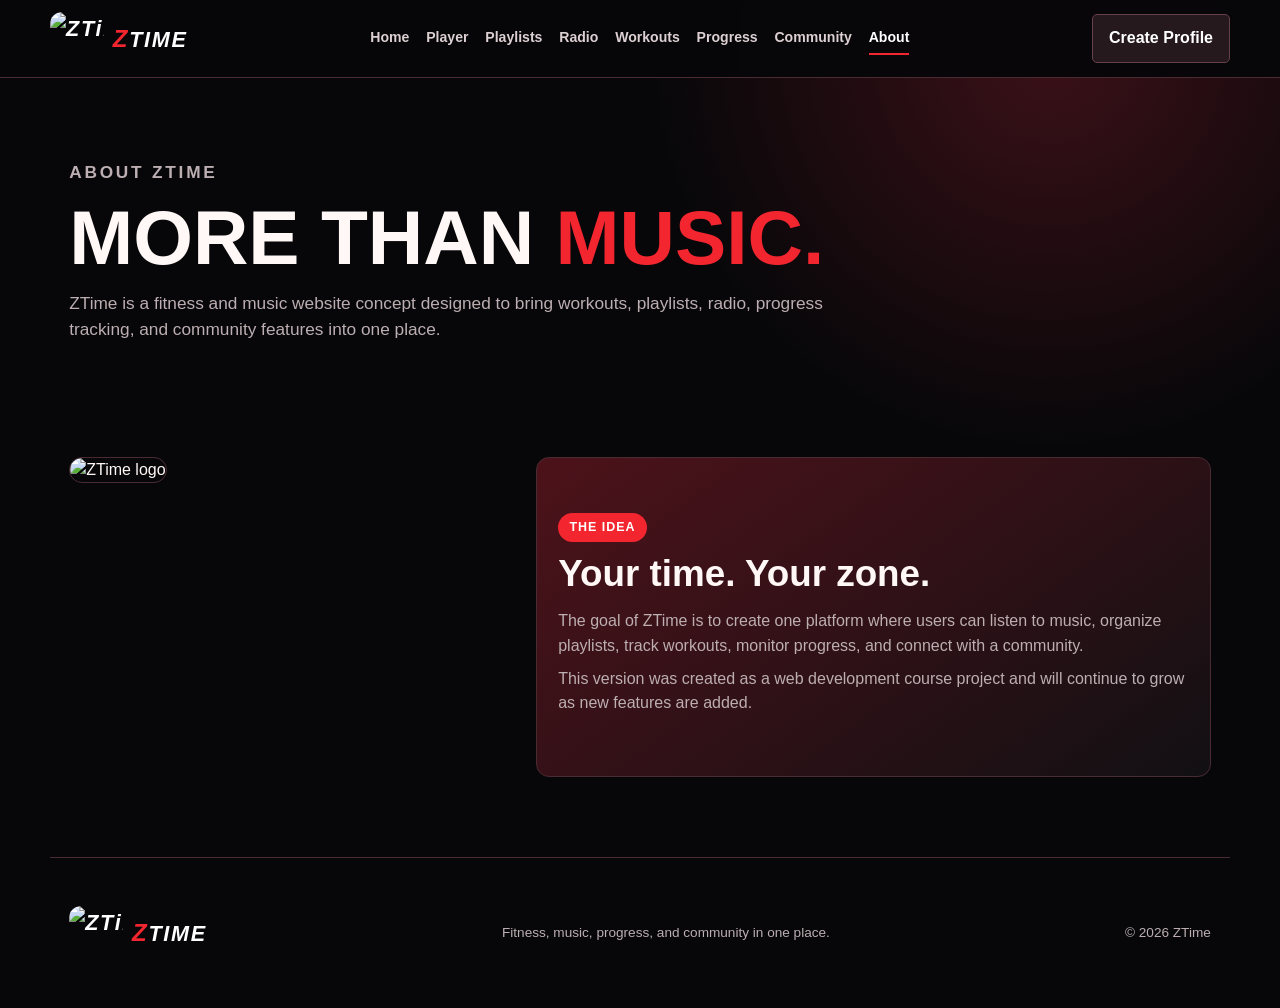
==== about.html @ adffb874 "Add files via upload" ====
<!doctype html>
<html lang="en">
<head>
  <meta charset="utf-8">
  <meta name="viewport" content="width=device-width, initial-scale=1">
  <meta name="description" content="Learn about the ZTime fitness and music website concept.">
  <title>ZTime | About</title>
  <link rel="stylesheet" href="styles.css">
</head>
<body>
  <a class="skip" href="#main">Skip to content</a>
  <header>
    <a class="logo" href="index.html"><img src="images/ztime-logo.png" alt="ZTime logo"><span><strong>Z</strong>TIME</span></a>
    <nav aria-label="Main navigation">
      <a href="index.html">Home</a>
      <a href="player.html">Player</a>
      <a href="playlists.html">Playlists</a>
      <a href="radio.html">Radio</a>
      <a href="workouts.html">Workouts</a>
      <a href="progress.html">Progress</a>
      <a href="community.html">Community</a>
      <a class="active" href="about.html" aria-current="page">About</a>
    </nav>
    <button id="profileButton" type="button">Create Profile</button>
  </header>
  <main id="main"><section class="pageIntro"><p class="eyebrow">ABOUT ZTIME</p><h1>MORE THAN <span>MUSIC.</span></h1><p>ZTime is a fitness and music website concept designed to bring workouts, playlists, radio, progress tracking, and community features into one place.</p></section><section><div class="twoCol"><div><img class="aboutLogo" src="images/ztime-logo.png" alt="ZTime logo"></div><div class="construction"><span class="badge">THE IDEA</span><h2>Your time. Your zone.</h2><p>The goal of ZTime is to create one platform where users can listen to music, organize playlists, track workouts, monitor progress, and connect with a community.</p><p>This version was created as a web development course project and will continue to grow as new features are added.</p></div></div></section></main>
  <footer><a class="logo" href="index.html"><img src="images/ztime-logo.png" alt="ZTime logo"><span><strong>Z</strong>TIME</span></a><p>Fitness, music, progress, and community in one place.</p><p>© 2026 ZTime</p></footer>
  <dialog id="profileDialog"><form id="profileForm"><button class="close" type="button" aria-label="Close">×</button><p class="eyebrow">ZTIME ACCOUNT</p><h2>Create your demo profile</h2><label>Name<input id="name" required></label><label>Weekly workout goal<input id="goal" type="number" min="1" max="14" value="5" required></label><button class="primary" type="submit">Save profile</button><small>This course demo saves information only in this browser.</small></form></dialog>
  <script src="app.js"></script>
</body>
</html>
---- styles.css ----
:root{--bg:#070709;--panel:#121014;--panel2:#1c1418;--red:#f32630;--text:#fff8f6;--muted:#bcaeb1;--line:#4b2b32;--max:1180px}*{box-sizing:border-box}html{scroll-behavior:smooth}body{margin:0;background:radial-gradient(circle at 82% 5%,#3b1118 0,transparent 28%),var(--bg);color:var(--text);font:16px/1.55 Arial,sans-serif}.skip{position:absolute;left:-9999px}.skip:focus{left:1rem;top:1rem;background:#fff;color:#000;padding:.8rem;z-index:99}header{min-height:78px;padding:.55rem max(1.2rem,calc((100% - var(--max))/2));display:flex;align-items:center;justify-content:space-between;gap:1.25rem;position:sticky;top:0;z-index:20;background:#070709f2;border-bottom:1px solid var(--line)}.logo{display:flex;align-items:center;gap:.55rem;color:#fff;text-decoration:none;font-size:1.35rem;font-weight:900;font-style:italic;letter-spacing:.08em;white-space:nowrap}.logo img{width:54px;height:54px;object-fit:cover;border-radius:12px}.logo span{color:#fff}.logo strong{color:var(--red);font-size:1.5rem}nav{display:flex;gap:1.05rem;align-items:center;flex-wrap:wrap;justify-content:center}nav a{color:#ddd0d2;text-decoration:none;font-size:.88rem;font-weight:700;padding:.3rem 0;border-bottom:2px solid transparent}nav a:hover,nav a.active{color:#fff;border-color:var(--red)}button,a{font:inherit}button{cursor:pointer}header button,.actions a,.primary{border:1px solid #66404a;border-radius:5px;padding:.72rem 1rem;background:#26191d;color:#fff;text-decoration:none;font-weight:700}.primary{background:var(--red)!important;border-color:var(--red)!important}.hero{min-height:620px;display:grid;grid-template-columns:1.05fr .95fr;align-items:center;gap:4rem}.hero h1{font-size:clamp(4rem,8vw,7rem);line-height:.82;margin:.2rem 0;font-weight:900;letter-spacing:-.06em}.hero h1 span{color:var(--red)}.lead{max-width:600px;color:#d8cbcd;font-size:1.12rem;margin:1.4rem 0}.eyebrow,.sectionTitle p{color:#ff666d;font-size:.76rem;font-weight:800;letter-spacing:.16em}.actions{display:flex;gap:.8rem;margin-top:1.4rem}.heroLogo{display:grid;place-items:center;background:linear-gradient(145deg,#26161b,#0e0d10);border:1px solid #622d37;border-radius:24px;padding:1.25rem;box-shadow:0 30px 80px #000}.heroLogo img{width:min(100%,460px);border-radius:18px}.heroLogo p{margin:.8rem 0 0;color:var(--muted);letter-spacing:.16em;font-size:.78rem}.dashboard{display:grid;grid-template-columns:140px 1fr;align-items:center;gap:1.4rem;margin-top:1.8rem;padding:1.25rem;border:1px solid #622d37;border-radius:18px;background:linear-gradient(145deg,#26161b,#0e0d10)}.ring{width:120px;height:120px;border-radius:50%;display:grid;place-content:center;text-align:center;border:10px solid #352126;border-top-color:var(--red);border-right-color:var(--red)}.ring b{font-size:2.5rem}.ring small{color:var(--muted)}section{max-width:var(--max);margin:auto;padding:5rem 1.2rem}.pageIntro{max-width:var(--max);margin:auto;padding:4rem 1.2rem 1rem}.pageIntro h1{font-size:clamp(3rem,6vw,5.5rem);line-height:.9;margin:.25rem 0}.pageIntro h1 span{color:var(--red)}.pageIntro p{max-width:760px;color:var(--muted);font-size:1.08rem}.sectionTitle{margin-bottom:1.8rem}.sectionTitle p{margin:0 0 .5rem}.sectionTitle h2{font-size:clamp(2.2rem,4vw,3.6rem);line-height:1;margin:0}.modes,.stats,.featureGrid{display:grid;grid-template-columns:repeat(4,1fr);gap:1rem}.modes article,.stats article,.featureGrid article,.construction{min-height:180px;padding:1.3rem;border:1px solid var(--line);border-radius:13px;background:linear-gradient(145deg,#4d121a,#121013);display:flex;flex-direction:column;justify-content:flex-end}.modes i{align-self:flex-end;color:#ff6a70}.modes h3,.featureGrid h3{font-size:1.4rem;margin:.2rem 0}.modes p,.featureGrid p,.construction p{color:var(--muted);margin:.25rem 0}.player{display:grid;grid-template-columns:220px 1fr 300px;gap:2rem;align-items:center;background:linear-gradient(135deg,#201217,#0d0c0e);border:1px solid var(--line);border-radius:18px;padding:1.8rem}.cover{aspect-ratio:1;display:grid;place-content:center;border-radius:12px;background:#130d10;overflow:hidden}.cover img{width:100%;height:100%;object-fit:cover}.now h3{font-size:2rem;margin:.2rem 0}.now p{color:var(--muted)}.timeline{height:5px;background:#4c3036;margin:1rem 0}.timeline i{display:block;width:20%;height:100%;background:var(--red)}.controls{display:flex;gap:.6rem}.controls button{width:46px;height:46px;border-radius:50%;border:1px solid #61414a;background:transparent;color:#fff}.controls #play{background:var(--red);border:0}.queue{display:grid;gap:.45rem}.queue button{display:flex;justify-content:space-between;gap:1rem;padding:.8rem;border:1px solid #4c2930;border-radius:6px;background:#28171c;color:#fff}.queue button.active{border-color:var(--red)}.queue span,.queue small{color:var(--muted)}.twoCol{display:grid;grid-template-columns:.8fr 1.2fr;gap:1.1rem}form,.list,.forum{padding:1.4rem;border:1px solid var(--line);border-radius:14px;background:var(--panel)}form{display:grid;gap:1rem}label{display:grid;gap:.35rem;color:#d9ccce;font-size:.9rem;font-weight:700}input,select,textarea{width:100%;padding:.78rem;background:#09090b;color:#fff;border:1px solid #5b353d;border-radius:5px;font:inherit}input:focus,select:focus,textarea:focus{outline:2px solid var(--red);outline-offset:2px}.fields{display:grid;grid-template-columns:repeat(3,1fr);gap:.7rem}form>p{min-height:1.2em;color:#ff8187;margin:0}.listHead{display:flex;align-items:center;justify-content:space-between}.listHead h3,form h3{margin:0}.listHead span{color:var(--muted);font-size:.85rem}ul{list-style:none;padding:0;margin:1rem 0 0;display:grid;gap:.55rem}li{display:grid;grid-template-columns:1fr auto;gap:.5rem;align-items:center;background:var(--panel2);border-left:3px solid var(--red);padding:.8rem}li p{margin:0;font-weight:700}li small{color:var(--muted)}li button{border:0;background:transparent;color:#ff8b90}.stats article{min-height:145px;background:linear-gradient(145deg,#1b1316,#0e0d0f)}.stats span,.stats small{color:var(--muted)}.stats b{font-size:1.65rem;margin:.3rem 0}.stats article div{height:5px;background:#443036}.stats article div i{display:block;width:60%;height:100%;background:var(--red)}.community{grid-template-columns:1.2fr .8fr}.forum{display:grid;gap:.7rem}.forum article{display:grid;grid-template-columns:46px 1fr;gap:1rem;background:var(--panel2);padding:.9rem;border-radius:8px}.forum article>b{width:46px;height:46px;border-radius:50%;display:grid;place-content:center;background:#68151e}.forum h3{margin:.15rem 0;font-size:1rem}.forum p{color:var(--muted);margin:0}.forum small{color:#ff6d73}.community textarea{min-height:90px;resize:vertical}.note{color:var(--muted);font-size:.82rem}.construction{min-height:320px;justify-content:center;align-items:flex-start}.construction h2{font-size:2.3rem;margin:.2rem 0}.construction .badge{display:inline-block;background:var(--red);color:#fff;border-radius:999px;padding:.3rem .7rem;font-weight:800;font-size:.78rem;letter-spacing:.08em}.aboutLogo{width:min(320px,100%);border-radius:18px;border:1px solid var(--line)}footer{max-width:var(--max);margin:auto;padding:3rem 1.2rem;border-top:1px solid var(--line);display:flex;justify-content:space-between;align-items:center;gap:1rem;color:var(--muted);font-size:.85rem}dialog{max-width:430px;width:calc(100% - 2rem);padding:0;background:#121014;color:#fff;border:1px solid #63333c;border-radius:14px}dialog::backdrop{background:#000c}dialog form{position:relative;padding:2rem;border:0}.close{position:absolute;right:.8rem;top:.5rem;border:0;background:none;color:#fff;font-size:1.8rem}@media(max-width:1040px){header{align-items:flex-start;flex-wrap:wrap}nav{order:3;width:100%;padding-bottom:.35rem}}@media(max-width:850px){.hero{grid-template-columns:1fr;min-height:auto;padding-top:4rem}.modes,.stats,.featureGrid{grid-template-columns:repeat(2,1fr)}.player{grid-template-columns:180px 1fr}.queue{grid-column:1/-1}.twoCol,.community{grid-template-columns:1fr}.dashboard{grid-template-columns:1fr}.ring{width:110px;height:110px}}@media(max-width:620px){header{position:static}nav{justify-content:flex-start;overflow-x:auto;flex-wrap:nowrap;padding-bottom:.7rem}nav a{white-space:nowrap}.hero h1{font-size:4rem}.actions{flex-direction:column}.modes,.stats,.featureGrid,.player{grid-template-columns:1fr}.fields{grid-template-columns:1fr}footer{align-items:flex-start;flex-direction:column}.logo span{display:none}}
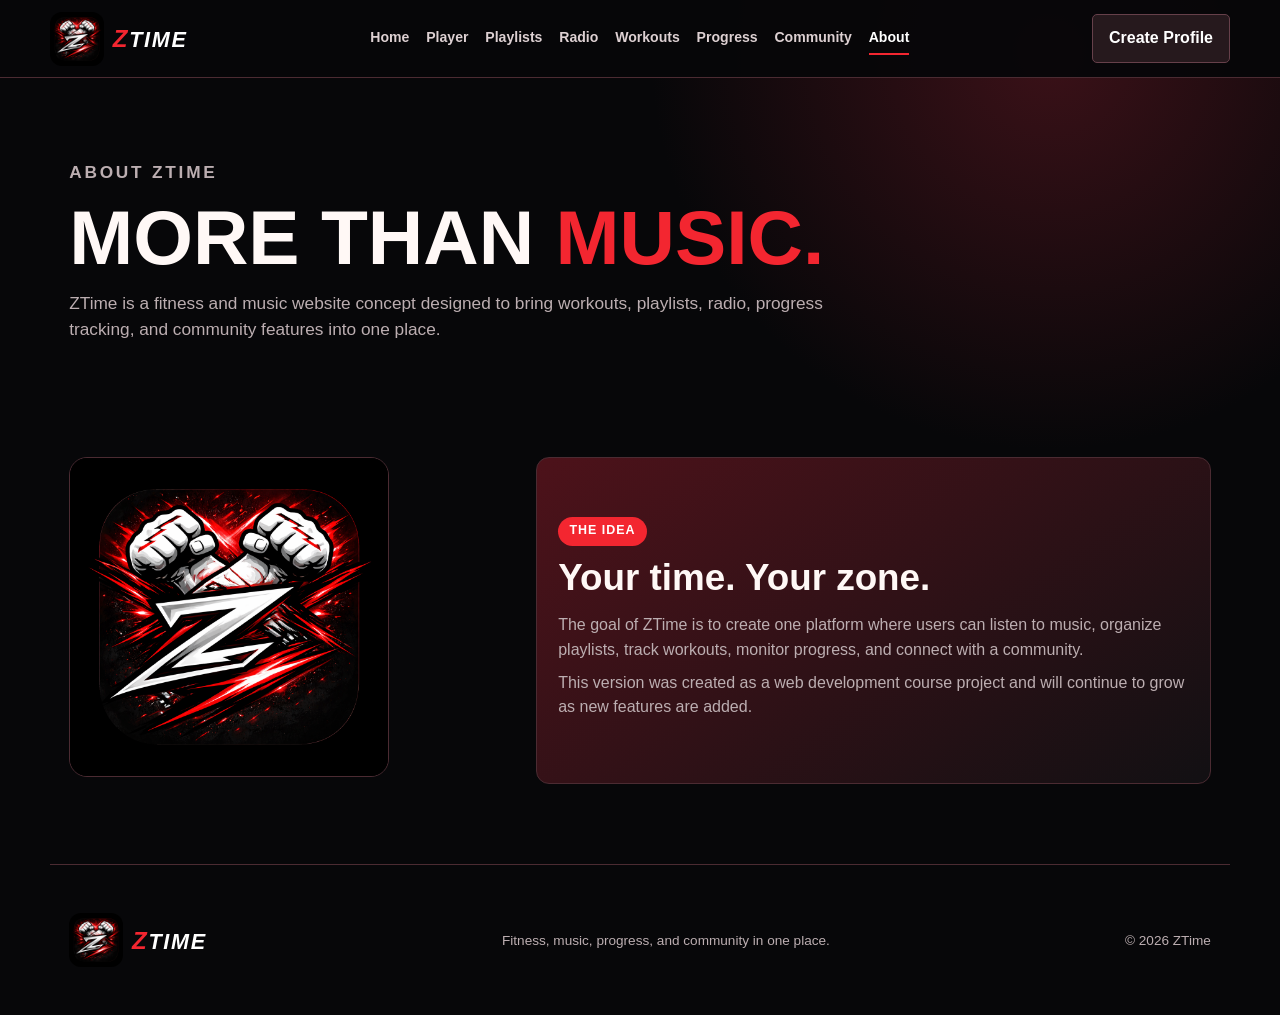
==== commit ed42da89: "Add files via upload" ====
--- a/about.html
+++ b/about.html
@@ -10,7 +10,7 @@
 <body>
   <a class="skip" href="#main">Skip to content</a>
   <header>
-    <a class="logo" href="index.html"><img src="images/ztime-logo.png" alt="ZTime logo"><span><strong>Z</strong>TIME</span></a>
+    <a class="logo" href="index.html"><img src="ztime-logo.png" alt="ZTime logo"><span><strong>Z</strong>TIME</span></a>
     <nav aria-label="Main navigation">
       <a href="index.html">Home</a>
       <a href="player.html">Player</a>
@@ -23,8 +23,8 @@
     </nav>
     <button id="profileButton" type="button">Create Profile</button>
   </header>
-  <main id="main"><section class="pageIntro"><p class="eyebrow">ABOUT ZTIME</p><h1>MORE THAN <span>MUSIC.</span></h1><p>ZTime is a fitness and music website concept designed to bring workouts, playlists, radio, progress tracking, and community features into one place.</p></section><section><div class="twoCol"><div><img class="aboutLogo" src="images/ztime-logo.png" alt="ZTime logo"></div><div class="construction"><span class="badge">THE IDEA</span><h2>Your time. Your zone.</h2><p>The goal of ZTime is to create one platform where users can listen to music, organize playlists, track workouts, monitor progress, and connect with a community.</p><p>This version was created as a web development course project and will continue to grow as new features are added.</p></div></div></section></main>
-  <footer><a class="logo" href="index.html"><img src="images/ztime-logo.png" alt="ZTime logo"><span><strong>Z</strong>TIME</span></a><p>Fitness, music, progress, and community in one place.</p><p>© 2026 ZTime</p></footer>
+  <main id="main"><section class="pageIntro"><p class="eyebrow">ABOUT ZTIME</p><h1>MORE THAN <span>MUSIC.</span></h1><p>ZTime is a fitness and music website concept designed to bring workouts, playlists, radio, progress tracking, and community features into one place.</p></section><section><div class="twoCol"><div><img class="aboutLogo" src="ztime-logo.png" alt="ZTime logo"></div><div class="construction"><span class="badge">THE IDEA</span><h2>Your time. Your zone.</h2><p>The goal of ZTime is to create one platform where users can listen to music, organize playlists, track workouts, monitor progress, and connect with a community.</p><p>This version was created as a web development course project and will continue to grow as new features are added.</p></div></div></section></main>
+  <footer><a class="logo" href="index.html"><img src="ztime-logo.png" alt="ZTime logo"><span><strong>Z</strong>TIME</span></a><p>Fitness, music, progress, and community in one place.</p><p>© 2026 ZTime</p></footer>
   <dialog id="profileDialog"><form id="profileForm"><button class="close" type="button" aria-label="Close">×</button><p class="eyebrow">ZTIME ACCOUNT</p><h2>Create your demo profile</h2><label>Name<input id="name" required></label><label>Weekly workout goal<input id="goal" type="number" min="1" max="14" value="5" required></label><button class="primary" type="submit">Save profile</button><small>This course demo saves information only in this browser.</small></form></dialog>
   <script src="app.js"></script>
 </body>
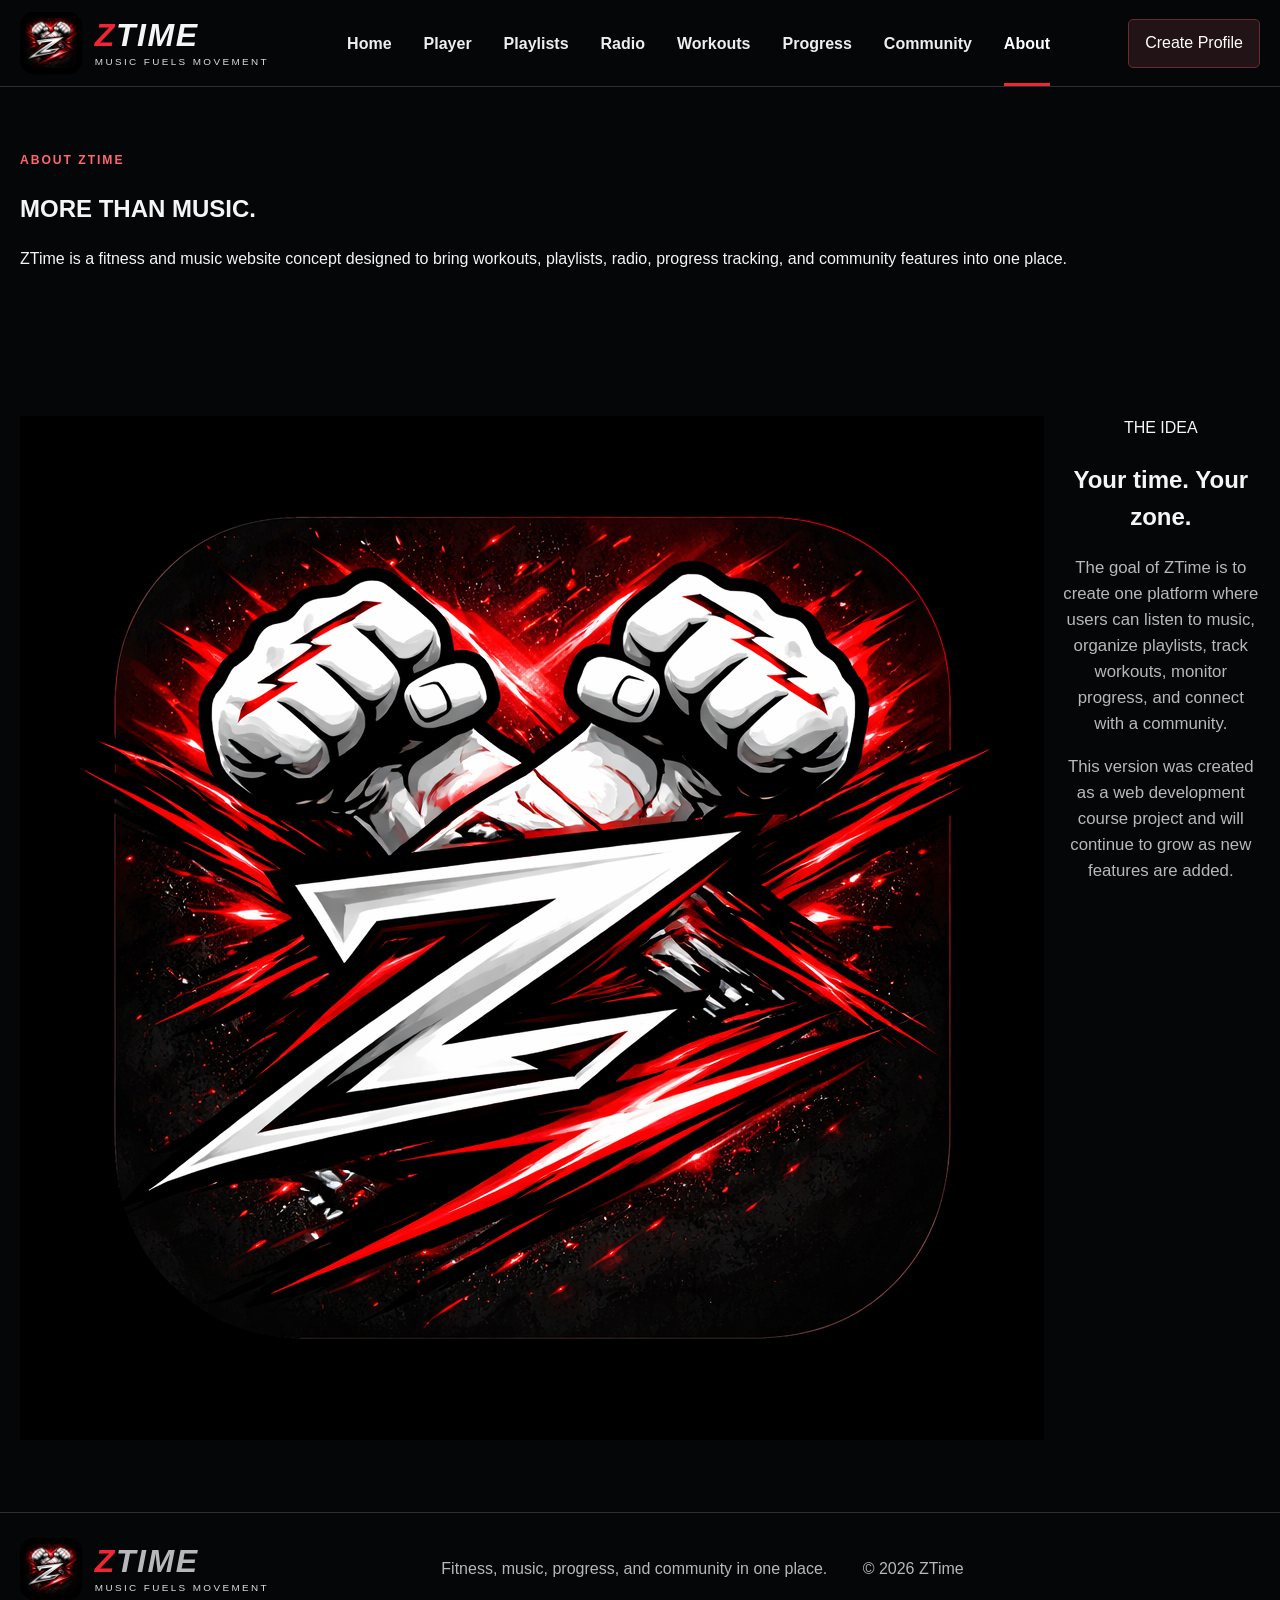
==== commit c5467d0b: "Add files via upload" ====
--- a/about.html
+++ b/about.html
@@ -9,9 +9,10 @@
 </head>
 <body>
   <a class="skip" href="#main">Skip to content</a>
-  <header>
-    <a class="logo" href="index.html"><img src="ztime-logo.png" alt="ZTime logo"><span><strong>Z</strong>TIME</span></a>
-    <nav aria-label="Main navigation">
+  <!-- Main site header and navigation -->
+<header class="siteHeader">
+    <a class="brand" href="index.html"><img src="ztime-logo.png" alt="ZTime logo"><span class="brandText"><b><em>Z</em>TIME</b><small>MUSIC FUELS MOVEMENT</small></span></a>
+    <nav class="mainNav" aria-label="Main navigation">
       <a href="index.html">Home</a>
       <a href="player.html">Player</a>
       <a href="playlists.html">Playlists</a>
@@ -23,8 +24,10 @@
     </nav>
     <button id="profileButton" type="button">Create Profile</button>
   </header>
-  <main id="main"><section class="pageIntro"><p class="eyebrow">ABOUT ZTIME</p><h1>MORE THAN <span>MUSIC.</span></h1><p>ZTime is a fitness and music website concept designed to bring workouts, playlists, radio, progress tracking, and community features into one place.</p></section><section><div class="twoCol"><div><img class="aboutLogo" src="ztime-logo.png" alt="ZTime logo"></div><div class="construction"><span class="badge">THE IDEA</span><h2>Your time. Your zone.</h2><p>The goal of ZTime is to create one platform where users can listen to music, organize playlists, track workouts, monitor progress, and connect with a community.</p><p>This version was created as a web development course project and will continue to grow as new features are added.</p></div></div></section></main>
-  <footer><a class="logo" href="index.html"><img src="ztime-logo.png" alt="ZTime logo"><span><strong>Z</strong>TIME</span></a><p>Fitness, music, progress, and community in one place.</p><p>© 2026 ZTime</p></footer>
+  <!-- Main page content -->
+<main id="main"><section class="pageIntro"><p class="eyebrow">ABOUT ZTIME</p><h1>MORE THAN <span>MUSIC.</span></h1><p>ZTime is a fitness and music website concept designed to bring workouts, playlists, radio, progress tracking, and community features into one place.</p></section><section><div class="twoCol"><div><img class="aboutLogo" src="ztime-logo.png" alt="ZTime logo"></div><div class="construction"><span class="badge">THE IDEA</span><h2>Your time. Your zone.</h2><p>The goal of ZTime is to create one platform where users can listen to music, organize playlists, track workouts, monitor progress, and connect with a community.</p><p>This version was created as a web development course project and will continue to grow as new features are added.</p></div></div></section></main>
+  <!-- Site footer -->
+<footer><a class="brand" href="index.html"><img src="ztime-logo.png" alt="ZTime logo"><span class="brandText"><b><em>Z</em>TIME</b><small>MUSIC FUELS MOVEMENT</small></span></a><p>Fitness, music, progress, and community in one place.</p><p>© 2026 ZTime</p></footer>
   <dialog id="profileDialog"><form id="profileForm"><button class="close" type="button" aria-label="Close">×</button><p class="eyebrow">ZTIME ACCOUNT</p><h2>Create your demo profile</h2><label>Name<input id="name" required></label><label>Weekly workout goal<input id="goal" type="number" min="1" max="14" value="5" required></label><button class="primary" type="submit">Save profile</button><small>This course demo saves information only in this browser.</small></form></dialog>
   <script src="app.js"></script>
 </body>
--- a/styles.css
+++ b/styles.css
@@ -1 +1,286 @@
-:root{--bg:#070709;--panel:#121014;--panel2:#1c1418;--red:#f32630;--text:#fff8f6;--muted:#bcaeb1;--line:#4b2b32;--max:1180px}*{box-sizing:border-box}html{scroll-behavior:smooth}body{margin:0;background:radial-gradient(circle at 82% 5%,#3b1118 0,transparent 28%),var(--bg);color:var(--text);font:16px/1.55 Arial,sans-serif}.skip{position:absolute;left:-9999px}.skip:focus{left:1rem;top:1rem;background:#fff;color:#000;padding:.8rem;z-index:99}header{min-height:78px;padding:.55rem max(1.2rem,calc((100% - var(--max))/2));display:flex;align-items:center;justify-content:space-between;gap:1.25rem;position:sticky;top:0;z-index:20;background:#070709f2;border-bottom:1px solid var(--line)}.logo{display:flex;align-items:center;gap:.55rem;color:#fff;text-decoration:none;font-size:1.35rem;font-weight:900;font-style:italic;letter-spacing:.08em;white-space:nowrap}.logo img{width:54px;height:54px;object-fit:cover;border-radius:12px}.logo span{color:#fff}.logo strong{color:var(--red);font-size:1.5rem}nav{display:flex;gap:1.05rem;align-items:center;flex-wrap:wrap;justify-content:center}nav a{color:#ddd0d2;text-decoration:none;font-size:.88rem;font-weight:700;padding:.3rem 0;border-bottom:2px solid transparent}nav a:hover,nav a.active{color:#fff;border-color:var(--red)}button,a{font:inherit}button{cursor:pointer}header button,.actions a,.primary{border:1px solid #66404a;border-radius:5px;padding:.72rem 1rem;background:#26191d;color:#fff;text-decoration:none;font-weight:700}.primary{background:var(--red)!important;border-color:var(--red)!important}.hero{min-height:620px;display:grid;grid-template-columns:1.05fr .95fr;align-items:center;gap:4rem}.hero h1{font-size:clamp(4rem,8vw,7rem);line-height:.82;margin:.2rem 0;font-weight:900;letter-spacing:-.06em}.hero h1 span{color:var(--red)}.lead{max-width:600px;color:#d8cbcd;font-size:1.12rem;margin:1.4rem 0}.eyebrow,.sectionTitle p{color:#ff666d;font-size:.76rem;font-weight:800;letter-spacing:.16em}.actions{display:flex;gap:.8rem;margin-top:1.4rem}.heroLogo{display:grid;place-items:center;background:linear-gradient(145deg,#26161b,#0e0d10);border:1px solid #622d37;border-radius:24px;padding:1.25rem;box-shadow:0 30px 80px #000}.heroLogo img{width:min(100%,460px);border-radius:18px}.heroLogo p{margin:.8rem 0 0;color:var(--muted);letter-spacing:.16em;font-size:.78rem}.dashboard{display:grid;grid-template-columns:140px 1fr;align-items:center;gap:1.4rem;margin-top:1.8rem;padding:1.25rem;border:1px solid #622d37;border-radius:18px;background:linear-gradient(145deg,#26161b,#0e0d10)}.ring{width:120px;height:120px;border-radius:50%;display:grid;place-content:center;text-align:center;border:10px solid #352126;border-top-color:var(--red);border-right-color:var(--red)}.ring b{font-size:2.5rem}.ring small{color:var(--muted)}section{max-width:var(--max);margin:auto;padding:5rem 1.2rem}.pageIntro{max-width:var(--max);margin:auto;padding:4rem 1.2rem 1rem}.pageIntro h1{font-size:clamp(3rem,6vw,5.5rem);line-height:.9;margin:.25rem 0}.pageIntro h1 span{color:var(--red)}.pageIntro p{max-width:760px;color:var(--muted);font-size:1.08rem}.sectionTitle{margin-bottom:1.8rem}.sectionTitle p{margin:0 0 .5rem}.sectionTitle h2{font-size:clamp(2.2rem,4vw,3.6rem);line-height:1;margin:0}.modes,.stats,.featureGrid{display:grid;grid-template-columns:repeat(4,1fr);gap:1rem}.modes article,.stats article,.featureGrid article,.construction{min-height:180px;padding:1.3rem;border:1px solid var(--line);border-radius:13px;background:linear-gradient(145deg,#4d121a,#121013);display:flex;flex-direction:column;justify-content:flex-end}.modes i{align-self:flex-end;color:#ff6a70}.modes h3,.featureGrid h3{font-size:1.4rem;margin:.2rem 0}.modes p,.featureGrid p,.construction p{color:var(--muted);margin:.25rem 0}.player{display:grid;grid-template-columns:220px 1fr 300px;gap:2rem;align-items:center;background:linear-gradient(135deg,#201217,#0d0c0e);border:1px solid var(--line);border-radius:18px;padding:1.8rem}.cover{aspect-ratio:1;display:grid;place-content:center;border-radius:12px;background:#130d10;overflow:hidden}.cover img{width:100%;height:100%;object-fit:cover}.now h3{font-size:2rem;margin:.2rem 0}.now p{color:var(--muted)}.timeline{height:5px;background:#4c3036;margin:1rem 0}.timeline i{display:block;width:20%;height:100%;background:var(--red)}.controls{display:flex;gap:.6rem}.controls button{width:46px;height:46px;border-radius:50%;border:1px solid #61414a;background:transparent;color:#fff}.controls #play{background:var(--red);border:0}.queue{display:grid;gap:.45rem}.queue button{display:flex;justify-content:space-between;gap:1rem;padding:.8rem;border:1px solid #4c2930;border-radius:6px;background:#28171c;color:#fff}.queue button.active{border-color:var(--red)}.queue span,.queue small{color:var(--muted)}.twoCol{display:grid;grid-template-columns:.8fr 1.2fr;gap:1.1rem}form,.list,.forum{padding:1.4rem;border:1px solid var(--line);border-radius:14px;background:var(--panel)}form{display:grid;gap:1rem}label{display:grid;gap:.35rem;color:#d9ccce;font-size:.9rem;font-weight:700}input,select,textarea{width:100%;padding:.78rem;background:#09090b;color:#fff;border:1px solid #5b353d;border-radius:5px;font:inherit}input:focus,select:focus,textarea:focus{outline:2px solid var(--red);outline-offset:2px}.fields{display:grid;grid-template-columns:repeat(3,1fr);gap:.7rem}form>p{min-height:1.2em;color:#ff8187;margin:0}.listHead{display:flex;align-items:center;justify-content:space-between}.listHead h3,form h3{margin:0}.listHead span{color:var(--muted);font-size:.85rem}ul{list-style:none;padding:0;margin:1rem 0 0;display:grid;gap:.55rem}li{display:grid;grid-template-columns:1fr auto;gap:.5rem;align-items:center;background:var(--panel2);border-left:3px solid var(--red);padding:.8rem}li p{margin:0;font-weight:700}li small{color:var(--muted)}li button{border:0;background:transparent;color:#ff8b90}.stats article{min-height:145px;background:linear-gradient(145deg,#1b1316,#0e0d0f)}.stats span,.stats small{color:var(--muted)}.stats b{font-size:1.65rem;margin:.3rem 0}.stats article div{height:5px;background:#443036}.stats article div i{display:block;width:60%;height:100%;background:var(--red)}.community{grid-template-columns:1.2fr .8fr}.forum{display:grid;gap:.7rem}.forum article{display:grid;grid-template-columns:46px 1fr;gap:1rem;background:var(--panel2);padding:.9rem;border-radius:8px}.forum article>b{width:46px;height:46px;border-radius:50%;display:grid;place-content:center;background:#68151e}.forum h3{margin:.15rem 0;font-size:1rem}.forum p{color:var(--muted);margin:0}.forum small{color:#ff6d73}.community textarea{min-height:90px;resize:vertical}.note{color:var(--muted);font-size:.82rem}.construction{min-height:320px;justify-content:center;align-items:flex-start}.construction h2{font-size:2.3rem;margin:.2rem 0}.construction .badge{display:inline-block;background:var(--red);color:#fff;border-radius:999px;padding:.3rem .7rem;font-weight:800;font-size:.78rem;letter-spacing:.08em}.aboutLogo{width:min(320px,100%);border-radius:18px;border:1px solid var(--line)}footer{max-width:var(--max);margin:auto;padding:3rem 1.2rem;border-top:1px solid var(--line);display:flex;justify-content:space-between;align-items:center;gap:1rem;color:var(--muted);font-size:.85rem}dialog{max-width:430px;width:calc(100% - 2rem);padding:0;background:#121014;color:#fff;border:1px solid #63333c;border-radius:14px}dialog::backdrop{background:#000c}dialog form{position:relative;padding:2rem;border:0}.close{position:absolute;right:.8rem;top:.5rem;border:0;background:none;color:#fff;font-size:1.8rem}@media(max-width:1040px){header{align-items:flex-start;flex-wrap:wrap}nav{order:3;width:100%;padding-bottom:.35rem}}@media(max-width:850px){.hero{grid-template-columns:1fr;min-height:auto;padding-top:4rem}.modes,.stats,.featureGrid{grid-template-columns:repeat(2,1fr)}.player{grid-template-columns:180px 1fr}.queue{grid-column:1/-1}.twoCol,.community{grid-template-columns:1fr}.dashboard{grid-template-columns:1fr}.ring{width:110px;height:110px}}@media(max-width:620px){header{position:static}nav{justify-content:flex-start;overflow-x:auto;flex-wrap:nowrap;padding-bottom:.7rem}nav a{white-space:nowrap}.hero h1{font-size:4rem}.actions{flex-direction:column}.modes,.stats,.featureGrid,.player{grid-template-columns:1fr}.fields{grid-template-columns:1fr}footer{align-items:flex-start;flex-direction:column}.logo span{display:none}}
+
+:root{
+  --bg:#050607;
+  --panel:#0d0f11;
+  --panel2:#121417;
+  --red:#f22534;
+  --red2:#ff3b49;
+  --text:#f5f5f5;
+  --muted:#b6b8bc;
+  --line:#2b2e33;
+  --max:1500px;
+}
+*{box-sizing:border-box}
+html{scroll-behavior:smooth}
+body{
+  margin:0;
+  background:var(--bg);
+  color:var(--text);
+  font:16px/1.55 Arial,Helvetica,sans-serif;
+}
+a{color:inherit}
+button,a{font:inherit}
+button{cursor:pointer}
+.skip{position:absolute;left:-9999px}
+.skip:focus{left:1rem;top:1rem;background:#fff;color:#000;padding:.75rem 1rem;z-index:1000}
+.visuallyHidden{position:absolute;width:1px;height:1px;padding:0;margin:-1px;overflow:hidden;clip:rect(0,0,0,0);white-space:nowrap;border:0}
+
+/* Header */
+.siteHeader,header{
+  min-height:86px;
+  padding:0 max(1.25rem,calc((100% - var(--max))/2));
+  display:flex;
+  align-items:center;
+  justify-content:space-between;
+  gap:2rem;
+  background:#060708f5;
+  border-bottom:1px solid var(--line);
+  position:sticky;
+  top:0;
+  z-index:50;
+}
+.brand,.logo{
+  display:flex;
+  align-items:center;
+  gap:.8rem;
+  text-decoration:none;
+  flex:none;
+}
+.brand img,.logo img{width:62px;height:62px;object-fit:cover;border-radius:14px}
+.brandText{display:grid;line-height:1}
+.brandText b{font-size:2rem;letter-spacing:.05em;font-style:italic}
+.brandText em{color:var(--red);font-style:italic}
+.brandText small{font-size:.62rem;letter-spacing:.24em;margin-top:.35rem;color:#ddd}
+.logo span{font-weight:900;letter-spacing:.06em;font-size:1.4rem}
+.logo span strong{color:var(--red)}
+.mainNav,nav{display:flex;align-items:center;gap:2rem}
+.mainNav a,nav a{
+  color:#eee;
+  text-decoration:none;
+  font-weight:700;
+  padding:2rem 0 1.65rem;
+  border-bottom:3px solid transparent;
+}
+.mainNav a:hover,.mainNav a.active,nav a:hover,nav a.active{color:#fff;border-bottom-color:var(--red)}
+header>button{
+  border:1px solid #6a2a31;
+  border-radius:5px;
+  padding:.7rem 1rem;
+  color:#fff;
+  background:#211316;
+}
+
+/* Homepage hero */
+.homeHero{
+  max-width:var(--max);
+  margin:auto;
+  min-height:620px;
+  display:grid;
+  grid-template-columns:.95fr 1.25fr;
+  border-bottom:1px solid var(--line);
+}
+.heroCopy{
+  padding:4.25rem 3rem 3.5rem 1.25rem;
+  background:
+    radial-gradient(circle at 20% 25%,rgba(242,37,52,.08),transparent 32%),
+    linear-gradient(90deg,#050607 0%,#070809 90%,transparent 100%);
+  position:relative;
+  z-index:2;
+}
+.heroKicker{letter-spacing:.32em;font-weight:800;margin:0 0 .7rem;color:#e8e8ea}
+.heroCopy h1{
+  font-size:clamp(5rem,10vw,8.6rem);
+  line-height:.75;
+  margin:.15rem 0 .65rem;
+  letter-spacing:-.065em;
+  font-weight:950;
+}
+.heroCopy h1 span{color:var(--red)}
+.heroTagline{color:var(--red2);letter-spacing:.22em;font-size:1.45rem;margin:.5rem 0 1.2rem}
+.heroIntro{max-width:620px;font-size:1.08rem;color:#ededee;margin:0 0 .65rem}
+.creator{font-size:1.05rem;margin:.7rem 0}
+.creator strong{color:var(--red2)}
+.accentLine{width:66px;height:3px;background:var(--red);margin:1.2rem 0}
+.welcomeCopy{max-width:620px;font-style:italic;font-size:1.05rem;color:#d0d1d4}
+.heroButton{
+  display:inline-flex;
+  align-items:center;
+  gap:1rem;
+  margin-top:1rem;
+  padding:1rem 1.4rem;
+  background:var(--red);
+  border:1px solid var(--red);
+  border-radius:5px;
+  text-decoration:none;
+  font-weight:900;
+  letter-spacing:.04em;
+}
+.heroButton:hover{background:#ff3343}
+.heroVisual{min-height:620px;overflow:hidden;position:relative;background:#13090b}
+.heroVisual::after{
+  content:"";
+  position:absolute;inset:0;
+  background:linear-gradient(90deg,#050607 0%,transparent 24%,rgba(0,0,0,.06) 70%,rgba(0,0,0,.25) 100%);
+  pointer-events:none;
+}
+.heroVisual img{width:100%;height:100%;object-fit:cover;object-position:center;display:block;filter:saturate(.95) contrast(1.08) brightness(.85)}
+
+/* Homepage quick-access cards */
+.featureStrip{
+  max-width:var(--max);
+  margin:0 auto;
+  padding:1.6rem 1.25rem 1.9rem;
+  display:grid;
+  grid-template-columns:repeat(7,1fr);
+  gap:.7rem;
+  background:#08090a;
+}
+.featureCard{
+  min-height:250px;
+  display:flex;
+  flex-direction:column;
+  align-items:center;
+  text-align:center;
+  padding:1.35rem .75rem 1rem;
+  border:1px solid #33363a;
+  background:linear-gradient(180deg,#0e1012,#090a0b);
+  border-radius:7px;
+}
+.featureIcon{
+  height:64px;
+  display:grid;
+  place-items:center;
+  color:var(--red2);
+  font-size:2.4rem;
+  font-weight:900;
+}
+.featureCard h3{font-size:1rem;letter-spacing:.05em;margin:.45rem 0}
+.featureCard p{color:#d1d2d4;margin:.25rem 0 1rem;font-size:.92rem;min-height:3em}
+.featureCard a{
+  width:100%;
+  margin-top:auto;
+  border:1px solid var(--red);
+  color:var(--red2);
+  padding:.65rem .5rem;
+  border-radius:4px;
+  font-size:.75rem;
+  font-weight:900;
+  text-decoration:none;
+}
+.featureCard a:hover{background:var(--red);color:#fff}
+
+/* Footer */
+.siteFooter,footer{
+  max-width:var(--max);
+  margin:auto;
+  padding:1.6rem 1.25rem 2.2rem;
+  border-top:1px solid var(--line);
+  display:grid;
+  grid-template-columns:1fr 1fr 1fr;
+  gap:1.5rem;
+  align-items:center;
+  color:var(--muted);
+}
+.footerBrand{justify-self:start}
+.footerQuote{text-align:center}
+.footerQuote p{font-style:italic;color:#ddd}
+.footerQuote span{display:block;width:70px;height:2px;background:var(--red);margin:.7rem auto}
+.footerLinks{text-align:right}
+.footerLinks span{color:var(--red);font-size:1.2rem}
+
+/* Shared inner-page layout */
+main:not(:has(.homeHero)){max-width:var(--max);margin:auto}
+section{padding:4rem 1.25rem}
+.sectionTitle{margin-bottom:1.8rem}
+.sectionTitle p,.eyebrow{margin:0 0 .5rem;color:#ff6670;font-size:.76rem;font-weight:800;letter-spacing:.16em}
+.sectionTitle h1,.sectionTitle h2{font-size:clamp(2.3rem,4vw,4rem);line-height:1;margin:0}
+.pageHero{text-align:center;padding-top:4rem}
+.pageHero .logoBig{width:min(240px,65vw);border-radius:28px}
+.construction{max-width:800px;margin:0 auto;text-align:center}
+.construction h1{font-size:clamp(3rem,7vw,6rem);margin:.3rem 0}
+.construction p{color:var(--muted);font-size:1.05rem}
+
+.player{display:grid;grid-template-columns:220px 1fr 300px;gap:2rem;align-items:center;background:linear-gradient(135deg,#201217,#0d0c0e);border:1px solid var(--line);border-radius:18px;padding:1.8rem}
+.cover{aspect-ratio:1;display:grid;place-content:center;border-radius:12px;font-size:8rem;font-weight:900;font-style:italic;background:radial-gradient(circle,#ed3038,transparent 55%),#260c11}
+.now h3{font-size:2rem;margin:.2rem 0}
+.now p{color:var(--muted)}
+.timeline{height:5px;background:#4c3036;margin:1rem 0}
+.timeline i{display:block;width:35%;height:100%;background:var(--red)}
+.controls{display:flex;gap:.6rem}
+.controls button{width:46px;height:46px;border-radius:50%;border:1px solid #61414a;background:transparent;color:#fff}
+.controls #play{background:var(--red);border:0}
+.queue{display:grid;gap:.45rem}
+.queue button{display:flex;justify-content:space-between;gap:1rem;padding:.8rem;border:1px solid #4c2930;border-radius:6px;background:#28171c;color:#fff}
+.queue button.active{border-color:var(--red)}
+.queue span,.queue small{color:var(--muted)}
+
+.twoCol{display:grid;grid-template-columns:.8fr 1.2fr;gap:1.1rem}
+form,.list,.forum{padding:1.4rem;border:1px solid var(--line);border-radius:14px;background:var(--panel)}
+form{display:grid;gap:1rem}
+label{display:grid;gap:.35rem;color:#d9ccce;font-size:.9rem;font-weight:700}
+input,select,textarea{width:100%;padding:.78rem;background:#09090b;color:#fff;border:1px solid #5b353d;border-radius:5px;font:inherit}
+input:focus,select:focus,textarea:focus{outline:2px solid var(--red);outline-offset:2px}
+.fields{display:grid;grid-template-columns:repeat(3,1fr);gap:.7rem}
+.primary{background:var(--red)!important;border:1px solid var(--red)!important;border-radius:5px;padding:.75rem 1rem;color:#fff;text-decoration:none;font-weight:800}
+form>p{min-height:1.2em;color:#ff8187;margin:0}
+.listHead{display:flex;align-items:center;justify-content:space-between}
+.listHead h3,form h3{margin:0}
+.listHead span{color:var(--muted);font-size:.85rem}
+ul{list-style:none;padding:0;margin:1rem 0 0;display:grid;gap:.55rem}
+li{display:grid;grid-template-columns:1fr auto;gap:.5rem;align-items:center;background:#1c1418;border-left:3px solid var(--red);padding:.8rem}
+li p{margin:0;font-weight:700}
+li small{color:var(--muted)}
+li button{border:0;background:transparent;color:#ff8b90}
+
+.stats{display:grid;grid-template-columns:repeat(4,1fr);gap:1rem}
+.stats article{min-height:145px;padding:1.3rem;border:1px solid var(--line);border-radius:13px;background:linear-gradient(145deg,#1b1316,#0e0d0f);display:flex;flex-direction:column;justify-content:flex-end}
+.stats span,.stats small{color:var(--muted)}
+.stats b{font-size:1.65rem;margin:.3rem 0}
+.stats article div{height:5px;background:#443036}
+.stats article div i{display:block;width:60%;height:100%;background:var(--red)}
+
+.community{grid-template-columns:1.2fr .8fr}
+.forum{display:grid;gap:.7rem}
+.forum article{display:grid;grid-template-columns:46px 1fr;gap:1rem;background:#1c1418;padding:.9rem;border-radius:8px}
+.forum article>b{width:46px;height:46px;border-radius:50%;display:grid;place-content:center;background:#68151e}
+.forum h3{margin:.15rem 0;font-size:1rem}
+.forum p{color:var(--muted);margin:0}
+.forum small{color:#ff6d73}
+.community textarea{min-height:90px;resize:vertical}
+.note{color:var(--muted);font-size:.82rem}
+dialog{max-width:430px;width:calc(100% - 2rem);padding:0;background:#121014;color:#fff;border:1px solid #63333c;border-radius:14px}
+dialog::backdrop{background:#000c}
+dialog form{position:relative;padding:2rem;border:0}
+.close{position:absolute;right:.8rem;top:.5rem;border:0;background:none;color:#fff;font-size:1.8rem}
+
+@media(max-width:1120px){
+  .mainNav,nav{gap:1rem}
+  .mainNav a,nav a{font-size:.9rem}
+  .featureStrip{grid-template-columns:repeat(4,1fr)}
+}
+@media(max-width:850px){
+  .siteHeader,header{align-items:flex-start;flex-direction:column;padding-top:.8rem;padding-bottom:.6rem;position:static}
+  .mainNav,nav{width:100%;overflow-x:auto;gap:1.2rem}
+  .mainNav a,nav a{white-space:nowrap;padding:.8rem 0}
+  header>button{display:none}
+  .homeHero{grid-template-columns:1fr}
+  .heroCopy{padding:3rem 1.25rem}
+  .heroVisual{min-height:360px}
+  .featureStrip{grid-template-columns:repeat(2,1fr)}
+  .siteFooter,footer{grid-template-columns:1fr;text-align:center}
+  .footerBrand{justify-self:center}
+  .footerLinks{text-align:center}
+  .player{grid-template-columns:180px 1fr}
+  .queue{grid-column:1/-1}
+  .twoCol,.community{grid-template-columns:1fr}
+  .stats{grid-template-columns:repeat(2,1fr)}
+}
+@media(max-width:540px){
+  .brandText b{font-size:1.55rem}
+  .brand img,.logo img{width:52px;height:52px}
+  .heroCopy h1{font-size:5rem}
+  .heroTagline{font-size:1rem}
+  .featureStrip{grid-template-columns:1fr}
+  .player{grid-template-columns:1fr}
+  .fields,.stats{grid-template-columns:1fr}
+}
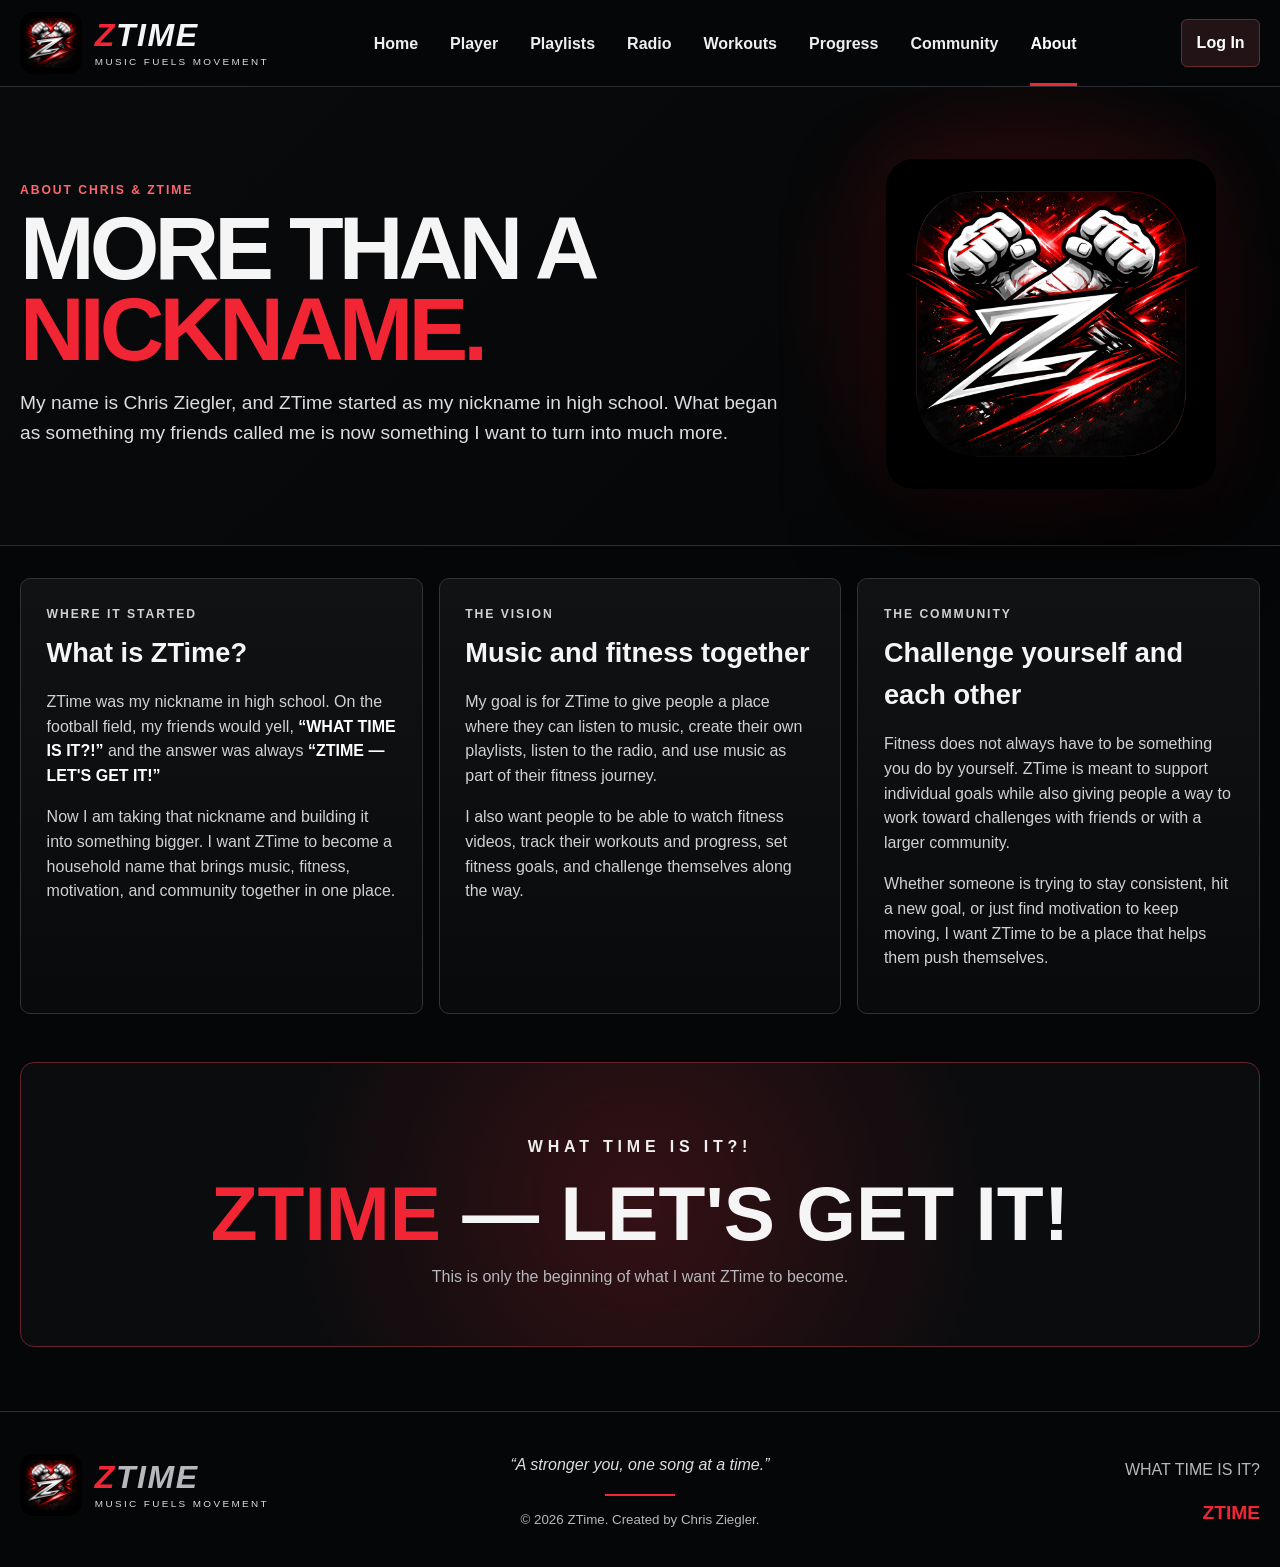
==== commit e748e024: "Add files via upload" ====
--- a/about.html
+++ b/about.html
@@ -3,15 +3,20 @@
 <head>
   <meta charset="utf-8">
   <meta name="viewport" content="width=device-width, initial-scale=1">
-  <meta name="description" content="Learn about the ZTime fitness and music website concept.">
-  <title>ZTime | About</title>
+  <meta name="description" content="Learn how Chris Ziegler turned his high-school nickname, ZTime, into a vision for a music, fitness, and community platform.">
+  <title>ZTime | About Chris and ZTime</title>
   <link rel="stylesheet" href="styles.css">
 </head>
 <body>
   <a class="skip" href="#main">Skip to content</a>
+
   <!-- Main site header and navigation -->
-<header class="siteHeader">
-    <a class="brand" href="index.html"><img src="ztime-logo.png" alt="ZTime logo"><span class="brandText"><b><em>Z</em>TIME</b><small>MUSIC FUELS MOVEMENT</small></span></a>
+  <header class="siteHeader">
+    <a class="brand" href="index.html" aria-label="ZTime home">
+      <img src="ztime-logo.png" alt="ZTime logo">
+      <span class="brandText"><b><em>Z</em>TIME</b><small>MUSIC FUELS MOVEMENT</small></span>
+    </a>
+
     <nav class="mainNav" aria-label="Main navigation">
       <a href="index.html">Home</a>
       <a href="player.html">Player</a>
@@ -22,13 +27,100 @@
       <a href="community.html">Community</a>
       <a class="active" href="about.html" aria-current="page">About</a>
     </nav>
-    <button id="profileButton" type="button">Create Profile</button>
+
+    <div id="profileControls" class="profileControls" aria-label="Profile controls"></div>
   </header>
-  <!-- Main page content -->
-<main id="main"><section class="pageIntro"><p class="eyebrow">ABOUT ZTIME</p><h1>MORE THAN <span>MUSIC.</span></h1><p>ZTime is a fitness and music website concept designed to bring workouts, playlists, radio, progress tracking, and community features into one place.</p></section><section><div class="twoCol"><div><img class="aboutLogo" src="ztime-logo.png" alt="ZTime logo"></div><div class="construction"><span class="badge">THE IDEA</span><h2>Your time. Your zone.</h2><p>The goal of ZTime is to create one platform where users can listen to music, organize playlists, track workouts, monitor progress, and connect with a community.</p><p>This version was created as a web development course project and will continue to grow as new features are added.</p></div></div></section></main>
+
+  <!-- About Chris and the ZTime vision -->
+  <main id="main" class="aboutPage">
+    <section class="aboutHero">
+      <div class="aboutHeroCopy">
+        <p class="eyebrow">ABOUT CHRIS &amp; ZTIME</p>
+        <h1>MORE THAN A <span>NICKNAME.</span></h1>
+        <p class="aboutLead">
+          My name is Chris Ziegler, and ZTime started as my nickname in high school.
+          What began as something my friends called me is now something I want to
+          turn into much more.
+        </p>
+      </div>
+      <div class="aboutLogoWrap">
+        <img src="ztime-logo.png" alt="ZTime logo">
+      </div>
+    </section>
+
+    <section class="aboutStory">
+      <article>
+        <p class="eyebrow">WHERE IT STARTED</p>
+        <h2>What is ZTime?</h2>
+        <p>
+          ZTime was my nickname in high school. On the football field, my friends
+          would yell, <strong>“WHAT TIME IS IT?!”</strong> and the answer was always
+          <strong>“ZTIME — LET'S GET IT!”</strong>
+        </p>
+        <p>
+          Now I am taking that nickname and building it into something bigger.
+          I want ZTime to become a household name that brings music, fitness,
+          motivation, and community together in one place.
+        </p>
+      </article>
+
+      <article>
+        <p class="eyebrow">THE VISION</p>
+        <h2>Music and fitness together</h2>
+        <p>
+          My goal is for ZTime to give people a place where they can listen to
+          music, create their own playlists, listen to the radio, and use music
+          as part of their fitness journey.
+        </p>
+        <p>
+          I also want people to be able to watch fitness videos, track their
+          workouts and progress, set fitness goals, and challenge themselves
+          along the way.
+        </p>
+      </article>
+
+      <article>
+        <p class="eyebrow">THE COMMUNITY</p>
+        <h2>Challenge yourself and each other</h2>
+        <p>
+          Fitness does not always have to be something you do by yourself.
+          ZTime is meant to support individual goals while also giving people a
+          way to work toward challenges with friends or with a larger community.
+        </p>
+        <p>
+          Whether someone is trying to stay consistent, hit a new goal, or just
+          find motivation to keep moving, I want ZTime to be a place that helps
+          them push themselves.
+        </p>
+      </article>
+    </section>
+
+    <section class="ztimeCallout" aria-label="ZTime football call and response">
+      <p>WHAT TIME IS IT?!</p>
+      <h2><span>ZTIME</span> — LET'S GET IT!</h2>
+      <small>This is only the beginning of what I want ZTime to become.</small>
+    </section>
+  </main>
+
   <!-- Site footer -->
-<footer><a class="brand" href="index.html"><img src="ztime-logo.png" alt="ZTime logo"><span class="brandText"><b><em>Z</em>TIME</b><small>MUSIC FUELS MOVEMENT</small></span></a><p>Fitness, music, progress, and community in one place.</p><p>© 2026 ZTime</p></footer>
-  <dialog id="profileDialog"><form id="profileForm"><button class="close" type="button" aria-label="Close">×</button><p class="eyebrow">ZTIME ACCOUNT</p><h2>Create your demo profile</h2><label>Name<input id="name" required></label><label>Weekly workout goal<input id="goal" type="number" min="1" max="14" value="5" required></label><button class="primary" type="submit">Save profile</button><small>This course demo saves information only in this browser.</small></form></dialog>
+  <footer class="siteFooter">
+    <a class="brand footerBrand" href="index.html">
+      <img src="ztime-logo.png" alt="ZTime logo">
+      <span class="brandText"><b><em>Z</em>TIME</b><small>MUSIC FUELS MOVEMENT</small></span>
+    </a>
+
+    <div class="footerQuote">
+      <p>“A stronger you, one song at a time.”</p>
+      <span></span>
+      <small>© 2026 ZTime. Created by Chris Ziegler.</small>
+    </div>
+
+    <div class="footerLinks">
+      <p>WHAT TIME IS IT?</p>
+      <strong>ZTIME</strong>
+    </div>
+  </footer>
+
   <script src="app.js"></script>
 </body>
 </html>
--- a/styles.css
+++ b/styles.css
@@ -284,3 +284,165 @@
   .player{grid-template-columns:1fr}
   .fields,.stats{grid-template-columns:1fr}
 }
+
+
+/* ZTime profile login, logout, and profile switching */
+.profileControls{
+  display:flex;
+  align-items:center;
+  gap:.55rem;
+  flex:none;
+}
+.loginButton,.logoutButton,.activeProfileButton,.profileLoginButton{
+  border:1px solid #6a2a31;
+  border-radius:6px;
+  color:#fff;
+  background:#211316;
+  font-weight:800;
+}
+.loginButton,.logoutButton{padding:.68rem .9rem}
+.loginButton:hover,.logoutButton:hover,.profileLoginButton:hover{background:#3a171d}
+.activeProfileButton{
+  display:flex;
+  align-items:center;
+  gap:.55rem;
+  padding:.42rem .7rem .42rem .42rem;
+}
+.profileAvatar{
+  width:34px;
+  height:34px;
+  display:grid;
+  place-items:center;
+  border-radius:50%;
+  background:var(--red);
+  color:#fff;
+  font-size:.76rem;
+  font-weight:900;
+}
+.profileName{max-width:110px;overflow:hidden;text-overflow:ellipsis;white-space:nowrap}
+.profileDialog{
+  width:min(620px,calc(100% - 2rem));
+  max-width:620px;
+  border:1px solid #5a252c;
+  border-radius:14px;
+  padding:0;
+  color:var(--text);
+  background:#0c0d0f;
+}
+.profileDialog::backdrop{background:rgba(0,0,0,.78)}
+.profileDialogInner{padding:2rem;position:relative}
+.profileDialogInner h2{font-size:2rem;margin:.2rem 0 .65rem}
+.profileDialogInner h3{margin:.25rem 0 .85rem}
+.profileDialogClose{
+  position:absolute;
+  top:.65rem;
+  right:.85rem;
+  border:0;
+  background:transparent;
+  color:#fff;
+  font-size:2rem;
+}
+.profileNote{color:var(--muted);margin:0 0 1.4rem}
+.savedProfilesSection{margin-top:1rem}
+#savedProfiles{display:grid;gap:.65rem}
+.savedProfileRow{
+  display:flex;
+  align-items:center;
+  justify-content:space-between;
+  gap:1rem;
+  padding:.8rem;
+  border:1px solid #33363a;
+  border-radius:8px;
+  background:#121417;
+}
+.savedProfileIdentity{display:flex;align-items:center;gap:.7rem}
+.savedProfileIdentity div{display:grid}
+.savedProfileIdentity small{color:var(--muted)}
+.profileLoginButton{padding:.6rem .8rem}
+.profileLoginButton:disabled{opacity:.5;cursor:default}
+.emptyProfiles{color:var(--muted);padding:.8rem;border:1px dashed #3c3f43;border-radius:8px}
+.profileDivider{display:flex;align-items:center;gap:1rem;margin:1.4rem 0;color:#777}
+.profileDivider::before,.profileDivider::after{content:"";height:1px;background:#31343a;flex:1}
+.createProfileForm{padding:0;border:0;background:transparent}
+.createProfileForm p{min-height:1.2em;color:#ff8187}
+
+/* Personal About page */
+.aboutPage{max-width:var(--max);margin:auto}
+.aboutHero{
+  min-height:430px;
+  display:grid;
+  grid-template-columns:1.3fr .7fr;
+  align-items:center;
+  gap:3rem;
+  padding:4.5rem 1.25rem 3.5rem;
+  background:
+    radial-gradient(circle at 80% 45%,rgba(242,37,52,.16),transparent 24%),
+    linear-gradient(135deg,#090a0b,#050607);
+  border-bottom:1px solid var(--line);
+}
+.aboutHeroCopy h1{
+  font-size:clamp(3.6rem,7vw,6.8rem);
+  line-height:.9;
+  letter-spacing:-.055em;
+  margin:.3rem 0 1.2rem;
+}
+.aboutHeroCopy h1 span{color:var(--red)}
+.aboutLead{max-width:760px;font-size:1.2rem;color:#ddd}
+.aboutLogoWrap{display:grid;place-items:center}
+.aboutLogoWrap img{
+  width:min(330px,80vw);
+  border-radius:28px;
+  box-shadow:0 35px 90px rgba(0,0,0,.65),0 0 80px rgba(242,37,52,.12);
+}
+.aboutStory{
+  display:grid;
+  grid-template-columns:repeat(3,1fr);
+  gap:1rem;
+  padding:2rem 1.25rem 3rem;
+}
+.aboutStory article{
+  padding:1.6rem;
+  border:1px solid #303338;
+  border-radius:10px;
+  background:linear-gradient(180deg,#101214,#090a0b);
+}
+.aboutStory h2{font-size:1.7rem;margin:.25rem 0 1rem}
+.aboutStory p{color:#d0d1d4}
+.aboutStory strong{color:#fff}
+.ztimeCallout{
+  margin:0 1.25rem 4rem;
+  padding:3.5rem 1.5rem;
+  text-align:center;
+  border:1px solid #66232c;
+  border-radius:14px;
+  background:
+    radial-gradient(circle at center,rgba(242,37,52,.18),transparent 55%),
+    #0b0c0e;
+}
+.ztimeCallout p{letter-spacing:.3em;font-weight:900;color:#eee}
+.ztimeCallout h2{
+  margin:.25rem 0 .8rem;
+  font-size:clamp(2.7rem,6vw,6rem);
+  line-height:1;
+}
+.ztimeCallout h2 span{color:var(--red)}
+.ztimeCallout small{color:var(--muted);font-size:1rem}
+.footerLinks strong{color:var(--red);font-size:1.2rem}
+
+@media(max-width:1120px){
+  .siteHeader,header{gap:1rem}
+  .profileName{display:none}
+  .logoutButton{padding:.6rem}
+}
+@media(max-width:850px){
+  .profileControls{width:100%;justify-content:flex-end}
+  .aboutHero{grid-template-columns:1fr;text-align:center}
+  .aboutLead{margin-left:auto;margin-right:auto}
+  .aboutStory{grid-template-columns:1fr}
+}
+@media(max-width:540px){
+  .profileControls{justify-content:space-between}
+  .activeProfileButton,.logoutButton,.loginButton{font-size:.85rem}
+  .savedProfileRow{align-items:flex-start;flex-direction:column}
+  .profileLoginButton{width:100%}
+}
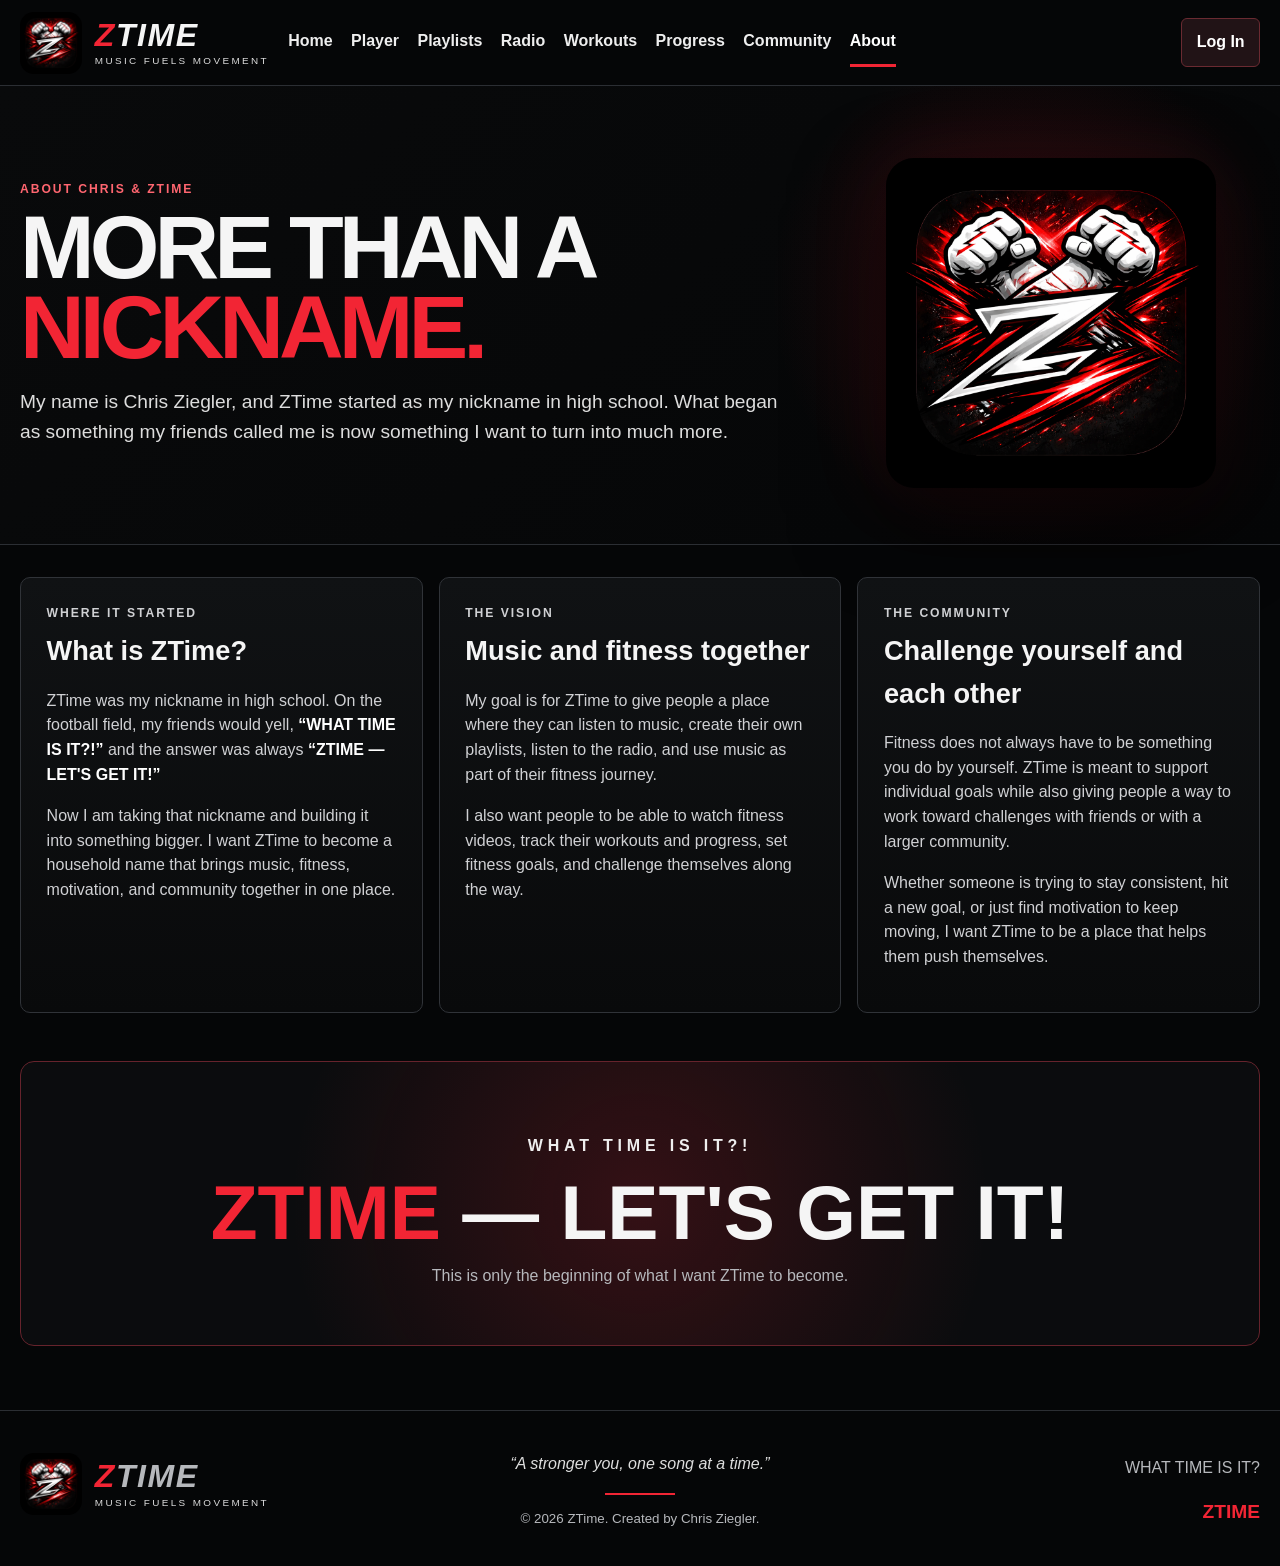
==== commit 572abc57: "Add files via upload" ====
--- a/about.html
+++ b/about.html
@@ -1,126 +1,128 @@
-<!doctype html>
-<html lang="en">
-<head>
-  <meta charset="utf-8">
-  <meta name="viewport" content="width=device-width, initial-scale=1">
-  <meta name="description" content="Learn how Chris Ziegler turned his high-school nickname, ZTime, into a vision for a music, fitness, and community platform.">
-  <title>ZTime | About Chris and ZTime</title>
-  <link rel="stylesheet" href="styles.css">
-</head>
-<body>
-  <a class="skip" href="#main">Skip to content</a>
-
-  <!-- Main site header and navigation -->
-  <header class="siteHeader">
-    <a class="brand" href="index.html" aria-label="ZTime home">
-      <img src="ztime-logo.png" alt="ZTime logo">
-      <span class="brandText"><b><em>Z</em>TIME</b><small>MUSIC FUELS MOVEMENT</small></span>
-    </a>
-
-    <nav class="mainNav" aria-label="Main navigation">
-      <a href="index.html">Home</a>
-      <a href="player.html">Player</a>
-      <a href="playlists.html">Playlists</a>
-      <a href="radio.html">Radio</a>
-      <a href="workouts.html">Workouts</a>
-      <a href="progress.html">Progress</a>
-      <a href="community.html">Community</a>
-      <a class="active" href="about.html" aria-current="page">About</a>
-    </nav>
-
-    <div id="profileControls" class="profileControls" aria-label="Profile controls"></div>
-  </header>
-
-  <!-- About Chris and the ZTime vision -->
-  <main id="main" class="aboutPage">
-    <section class="aboutHero">
-      <div class="aboutHeroCopy">
-        <p class="eyebrow">ABOUT CHRIS &amp; ZTIME</p>
-        <h1>MORE THAN A <span>NICKNAME.</span></h1>
-        <p class="aboutLead">
-          My name is Chris Ziegler, and ZTime started as my nickname in high school.
-          What began as something my friends called me is now something I want to
-          turn into much more.
-        </p>
-      </div>
-      <div class="aboutLogoWrap">
-        <img src="ztime-logo.png" alt="ZTime logo">
-      </div>
-    </section>
-
-    <section class="aboutStory">
-      <article>
-        <p class="eyebrow">WHERE IT STARTED</p>
-        <h2>What is ZTime?</h2>
-        <p>
-          ZTime was my nickname in high school. On the football field, my friends
-          would yell, <strong>“WHAT TIME IS IT?!”</strong> and the answer was always
-          <strong>“ZTIME — LET'S GET IT!”</strong>
-        </p>
-        <p>
-          Now I am taking that nickname and building it into something bigger.
-          I want ZTime to become a household name that brings music, fitness,
-          motivation, and community together in one place.
-        </p>
-      </article>
-
-      <article>
-        <p class="eyebrow">THE VISION</p>
-        <h2>Music and fitness together</h2>
-        <p>
-          My goal is for ZTime to give people a place where they can listen to
-          music, create their own playlists, listen to the radio, and use music
-          as part of their fitness journey.
-        </p>
-        <p>
-          I also want people to be able to watch fitness videos, track their
-          workouts and progress, set fitness goals, and challenge themselves
-          along the way.
-        </p>
-      </article>
-
-      <article>
-        <p class="eyebrow">THE COMMUNITY</p>
-        <h2>Challenge yourself and each other</h2>
-        <p>
-          Fitness does not always have to be something you do by yourself.
-          ZTime is meant to support individual goals while also giving people a
-          way to work toward challenges with friends or with a larger community.
-        </p>
-        <p>
-          Whether someone is trying to stay consistent, hit a new goal, or just
-          find motivation to keep moving, I want ZTime to be a place that helps
-          them push themselves.
-        </p>
-      </article>
-    </section>
-
-    <section class="ztimeCallout" aria-label="ZTime football call and response">
-      <p>WHAT TIME IS IT?!</p>
-      <h2><span>ZTIME</span> — LET'S GET IT!</h2>
-      <small>This is only the beginning of what I want ZTime to become.</small>
-    </section>
-  </main>
-
-  <!-- Site footer -->
-  <footer class="siteFooter">
-    <a class="brand footerBrand" href="index.html">
-      <img src="ztime-logo.png" alt="ZTime logo">
-      <span class="brandText"><b><em>Z</em>TIME</b><small>MUSIC FUELS MOVEMENT</small></span>
-    </a>
-
-    <div class="footerQuote">
-      <p>“A stronger you, one song at a time.”</p>
-      <span></span>
-      <small>© 2026 ZTime. Created by Chris Ziegler.</small>
-    </div>
-
-    <div class="footerLinks">
-      <p>WHAT TIME IS IT?</p>
-      <strong>ZTIME</strong>
-    </div>
-  </footer>
-
-  <script src="app.js"></script>
-</body>
-</html>
+<!doctype html>
+<html lang="en">
+<head>
+  <meta charset="utf-8">
+  <meta name="viewport" content="width=device-width, initial-scale=1">
+  <meta name="description" content="Learn how Chris Ziegler turned his high-school nickname, ZTime, into a vision for a music, fitness, and community platform.">
+  <title>ZTime | About Chris and ZTime</title>
+  <link rel="stylesheet" href="styles.css">
+</head>
+<body>
+  <a class="skip" href="#main">Skip to content</a>
+
+  <!-- Main site header and navigation -->
+  <header class="siteHeader">
+    <a class="brand" href="index.html" aria-label="ZTime home">
+      <img src="ztime-logo.png" alt="ZTime logo">
+      <span class="brandText"><b><em>Z</em>TIME</b><small>MUSIC FUELS MOVEMENT</small></span>
+    </a>
+
+    <nav class="mainNav" aria-label="Main navigation">
+      <a href="index.html">Home</a>
+      <a href="player.html">Player</a>
+      <a href="playlists.html">Playlists</a>
+      <a href="radio.html">Radio</a>
+      <a href="workouts.html">Workouts</a>
+      <a href="progress.html">Progress</a>
+      <a href="community.html">Community</a>
+      <a class="active" href="about.html" aria-current="page">About</a>
+    </nav>
+
+    <div id="profileControls" class="profileControls" role="group" aria-label="Profile controls"></div>
+  </header>
+
+  <!-- About Chris and the ZTime vision -->
+  <main id="main" class="aboutPage">
+    <section class="aboutHero">
+      <div class="aboutHeroCopy">
+        <p class="eyebrow">ABOUT CHRIS &amp; ZTIME</p>
+        <h1>MORE THAN A <span>NICKNAME.</span>
+</h1>
+        <p class="aboutLead">
+          My name is Chris Ziegler, and ZTime started as my nickname in high school.
+          What began as something my friends called me is now something I want to
+          turn into much more.
+        </p>
+      </div>
+      <div class="aboutLogoWrap">
+        <img src="ztime-logo.png" alt="ZTime logo">
+      </div>
+    </section>
+
+    <div class="aboutStory">
+      <article>
+        <p class="eyebrow">WHERE IT STARTED</p>
+        <h2>What is ZTime?</h2>
+        <p>
+          ZTime was my nickname in high school. On the football field, my friends
+          would yell, <strong>“WHAT TIME IS IT?!”</strong> and the answer was always
+          <strong>“ZTIME — LET'S GET IT!”</strong>
+        </p>
+        <p>
+          Now I am taking that nickname and building it into something bigger.
+          I want ZTime to become a household name that brings music, fitness,
+          motivation, and community together in one place.
+        </p>
+      </article>
+
+      <article>
+        <p class="eyebrow">THE VISION</p>
+        <h2>Music and fitness together</h2>
+        <p>
+          My goal is for ZTime to give people a place where they can listen to
+          music, create their own playlists, listen to the radio, and use music
+          as part of their fitness journey.
+        </p>
+        <p>
+          I also want people to be able to watch fitness videos, track their
+          workouts and progress, set fitness goals, and challenge themselves
+          along the way.
+        </p>
+      </article>
+
+      <article>
+        <p class="eyebrow">THE COMMUNITY</p>
+        <h2>Challenge yourself and each other</h2>
+        <p>
+          Fitness does not always have to be something you do by yourself.
+          ZTime is meant to support individual goals while also giving people a
+          way to work toward challenges with friends or with a larger community.
+        </p>
+        <p>
+          Whether someone is trying to stay consistent, hit a new goal, or just
+          find motivation to keep moving, I want ZTime to be a place that helps
+          them push themselves.
+        </p>
+      </article>
+    </div>
+
+    <section class="ztimeCallout" aria-label="ZTime football call and response">
+      <p>WHAT TIME IS IT?!</p>
+      <h2>
+<span>ZTIME</span> — LET'S GET IT!</h2>
+      <small>This is only the beginning of what I want ZTime to become.</small>
+    </section>
+  </main>
+
+  <!-- Site footer -->
+  <footer class="siteFooter">
+    <a class="brand footerBrand" href="index.html">
+      <img src="ztime-logo.png" alt="ZTime logo">
+      <span class="brandText"><b><em>Z</em>TIME</b><small>MUSIC FUELS MOVEMENT</small></span>
+    </a>
+
+    <div class="footerQuote">
+      <p>“A stronger you, one song at a time.”</p>
+      <span></span>
+      <small>© 2026 ZTime. Created by Chris Ziegler.</small>
+    </div>
+
+    <div class="footerLinks">
+      <p>WHAT TIME IS IT?</p>
+      <strong>ZTIME</strong>
+    </div>
+  </footer>
+
+  <script src="app.js"></script>
+</body>
+</html>
--- a/styles.css
+++ b/styles.css
@@ -1,448 +1,598 @@
-
-:root{
-  --bg:#050607;
-  --panel:#0d0f11;
-  --panel2:#121417;
-  --red:#f22534;
-  --red2:#ff3b49;
-  --text:#f5f5f5;
-  --muted:#b6b8bc;
-  --line:#2b2e33;
-  --max:1500px;
-}
-*{box-sizing:border-box}
-html{scroll-behavior:smooth}
-body{
-  margin:0;
-  background:var(--bg);
-  color:var(--text);
-  font:16px/1.55 Arial,Helvetica,sans-serif;
-}
-a{color:inherit}
-button,a{font:inherit}
-button{cursor:pointer}
-.skip{position:absolute;left:-9999px}
-.skip:focus{left:1rem;top:1rem;background:#fff;color:#000;padding:.75rem 1rem;z-index:1000}
-.visuallyHidden{position:absolute;width:1px;height:1px;padding:0;margin:-1px;overflow:hidden;clip:rect(0,0,0,0);white-space:nowrap;border:0}
-
-/* Header */
-.siteHeader,header{
-  min-height:86px;
-  padding:0 max(1.25rem,calc((100% - var(--max))/2));
-  display:flex;
-  align-items:center;
-  justify-content:space-between;
-  gap:2rem;
-  background:#060708f5;
-  border-bottom:1px solid var(--line);
-  position:sticky;
-  top:0;
-  z-index:50;
-}
-.brand,.logo{
-  display:flex;
-  align-items:center;
-  gap:.8rem;
-  text-decoration:none;
-  flex:none;
-}
-.brand img,.logo img{width:62px;height:62px;object-fit:cover;border-radius:14px}
-.brandText{display:grid;line-height:1}
-.brandText b{font-size:2rem;letter-spacing:.05em;font-style:italic}
-.brandText em{color:var(--red);font-style:italic}
-.brandText small{font-size:.62rem;letter-spacing:.24em;margin-top:.35rem;color:#ddd}
-.logo span{font-weight:900;letter-spacing:.06em;font-size:1.4rem}
-.logo span strong{color:var(--red)}
-.mainNav,nav{display:flex;align-items:center;gap:2rem}
-.mainNav a,nav a{
-  color:#eee;
-  text-decoration:none;
-  font-weight:700;
-  padding:2rem 0 1.65rem;
-  border-bottom:3px solid transparent;
-}
-.mainNav a:hover,.mainNav a.active,nav a:hover,nav a.active{color:#fff;border-bottom-color:var(--red)}
-header>button{
-  border:1px solid #6a2a31;
-  border-radius:5px;
-  padding:.7rem 1rem;
-  color:#fff;
-  background:#211316;
-}
-
-/* Homepage hero */
-.homeHero{
-  max-width:var(--max);
-  margin:auto;
-  min-height:620px;
-  display:grid;
-  grid-template-columns:.95fr 1.25fr;
-  border-bottom:1px solid var(--line);
-}
-.heroCopy{
-  padding:4.25rem 3rem 3.5rem 1.25rem;
-  background:
-    radial-gradient(circle at 20% 25%,rgba(242,37,52,.08),transparent 32%),
-    linear-gradient(90deg,#050607 0%,#070809 90%,transparent 100%);
-  position:relative;
-  z-index:2;
-}
-.heroKicker{letter-spacing:.32em;font-weight:800;margin:0 0 .7rem;color:#e8e8ea}
-.heroCopy h1{
-  font-size:clamp(5rem,10vw,8.6rem);
-  line-height:.75;
-  margin:.15rem 0 .65rem;
-  letter-spacing:-.065em;
-  font-weight:950;
-}
-.heroCopy h1 span{color:var(--red)}
-.heroTagline{color:var(--red2);letter-spacing:.22em;font-size:1.45rem;margin:.5rem 0 1.2rem}
-.heroIntro{max-width:620px;font-size:1.08rem;color:#ededee;margin:0 0 .65rem}
-.creator{font-size:1.05rem;margin:.7rem 0}
-.creator strong{color:var(--red2)}
-.accentLine{width:66px;height:3px;background:var(--red);margin:1.2rem 0}
-.welcomeCopy{max-width:620px;font-style:italic;font-size:1.05rem;color:#d0d1d4}
-.heroButton{
-  display:inline-flex;
-  align-items:center;
-  gap:1rem;
-  margin-top:1rem;
-  padding:1rem 1.4rem;
-  background:var(--red);
-  border:1px solid var(--red);
-  border-radius:5px;
-  text-decoration:none;
-  font-weight:900;
-  letter-spacing:.04em;
-}
-.heroButton:hover{background:#ff3343}
-.heroVisual{min-height:620px;overflow:hidden;position:relative;background:#13090b}
-.heroVisual::after{
-  content:"";
-  position:absolute;inset:0;
-  background:linear-gradient(90deg,#050607 0%,transparent 24%,rgba(0,0,0,.06) 70%,rgba(0,0,0,.25) 100%);
-  pointer-events:none;
-}
-.heroVisual img{width:100%;height:100%;object-fit:cover;object-position:center;display:block;filter:saturate(.95) contrast(1.08) brightness(.85)}
-
-/* Homepage quick-access cards */
-.featureStrip{
-  max-width:var(--max);
-  margin:0 auto;
-  padding:1.6rem 1.25rem 1.9rem;
-  display:grid;
-  grid-template-columns:repeat(7,1fr);
-  gap:.7rem;
-  background:#08090a;
-}
-.featureCard{
-  min-height:250px;
-  display:flex;
-  flex-direction:column;
-  align-items:center;
-  text-align:center;
-  padding:1.35rem .75rem 1rem;
-  border:1px solid #33363a;
-  background:linear-gradient(180deg,#0e1012,#090a0b);
-  border-radius:7px;
-}
-.featureIcon{
-  height:64px;
-  display:grid;
-  place-items:center;
-  color:var(--red2);
-  font-size:2.4rem;
-  font-weight:900;
-}
-.featureCard h3{font-size:1rem;letter-spacing:.05em;margin:.45rem 0}
-.featureCard p{color:#d1d2d4;margin:.25rem 0 1rem;font-size:.92rem;min-height:3em}
-.featureCard a{
-  width:100%;
-  margin-top:auto;
-  border:1px solid var(--red);
-  color:var(--red2);
-  padding:.65rem .5rem;
-  border-radius:4px;
-  font-size:.75rem;
-  font-weight:900;
-  text-decoration:none;
-}
-.featureCard a:hover{background:var(--red);color:#fff}
-
-/* Footer */
-.siteFooter,footer{
-  max-width:var(--max);
-  margin:auto;
-  padding:1.6rem 1.25rem 2.2rem;
-  border-top:1px solid var(--line);
-  display:grid;
-  grid-template-columns:1fr 1fr 1fr;
-  gap:1.5rem;
-  align-items:center;
-  color:var(--muted);
-}
-.footerBrand{justify-self:start}
-.footerQuote{text-align:center}
-.footerQuote p{font-style:italic;color:#ddd}
-.footerQuote span{display:block;width:70px;height:2px;background:var(--red);margin:.7rem auto}
-.footerLinks{text-align:right}
-.footerLinks span{color:var(--red);font-size:1.2rem}
-
-/* Shared inner-page layout */
-main:not(:has(.homeHero)){max-width:var(--max);margin:auto}
-section{padding:4rem 1.25rem}
-.sectionTitle{margin-bottom:1.8rem}
-.sectionTitle p,.eyebrow{margin:0 0 .5rem;color:#ff6670;font-size:.76rem;font-weight:800;letter-spacing:.16em}
-.sectionTitle h1,.sectionTitle h2{font-size:clamp(2.3rem,4vw,4rem);line-height:1;margin:0}
-.pageHero{text-align:center;padding-top:4rem}
-.pageHero .logoBig{width:min(240px,65vw);border-radius:28px}
-.construction{max-width:800px;margin:0 auto;text-align:center}
-.construction h1{font-size:clamp(3rem,7vw,6rem);margin:.3rem 0}
-.construction p{color:var(--muted);font-size:1.05rem}
-
-.player{display:grid;grid-template-columns:220px 1fr 300px;gap:2rem;align-items:center;background:linear-gradient(135deg,#201217,#0d0c0e);border:1px solid var(--line);border-radius:18px;padding:1.8rem}
-.cover{aspect-ratio:1;display:grid;place-content:center;border-radius:12px;font-size:8rem;font-weight:900;font-style:italic;background:radial-gradient(circle,#ed3038,transparent 55%),#260c11}
-.now h3{font-size:2rem;margin:.2rem 0}
-.now p{color:var(--muted)}
-.timeline{height:5px;background:#4c3036;margin:1rem 0}
-.timeline i{display:block;width:35%;height:100%;background:var(--red)}
-.controls{display:flex;gap:.6rem}
-.controls button{width:46px;height:46px;border-radius:50%;border:1px solid #61414a;background:transparent;color:#fff}
-.controls #play{background:var(--red);border:0}
-.queue{display:grid;gap:.45rem}
-.queue button{display:flex;justify-content:space-between;gap:1rem;padding:.8rem;border:1px solid #4c2930;border-radius:6px;background:#28171c;color:#fff}
-.queue button.active{border-color:var(--red)}
-.queue span,.queue small{color:var(--muted)}
-
-.twoCol{display:grid;grid-template-columns:.8fr 1.2fr;gap:1.1rem}
-form,.list,.forum{padding:1.4rem;border:1px solid var(--line);border-radius:14px;background:var(--panel)}
-form{display:grid;gap:1rem}
-label{display:grid;gap:.35rem;color:#d9ccce;font-size:.9rem;font-weight:700}
-input,select,textarea{width:100%;padding:.78rem;background:#09090b;color:#fff;border:1px solid #5b353d;border-radius:5px;font:inherit}
-input:focus,select:focus,textarea:focus{outline:2px solid var(--red);outline-offset:2px}
-.fields{display:grid;grid-template-columns:repeat(3,1fr);gap:.7rem}
-.primary{background:var(--red)!important;border:1px solid var(--red)!important;border-radius:5px;padding:.75rem 1rem;color:#fff;text-decoration:none;font-weight:800}
-form>p{min-height:1.2em;color:#ff8187;margin:0}
-.listHead{display:flex;align-items:center;justify-content:space-between}
-.listHead h3,form h3{margin:0}
-.listHead span{color:var(--muted);font-size:.85rem}
-ul{list-style:none;padding:0;margin:1rem 0 0;display:grid;gap:.55rem}
-li{display:grid;grid-template-columns:1fr auto;gap:.5rem;align-items:center;background:#1c1418;border-left:3px solid var(--red);padding:.8rem}
-li p{margin:0;font-weight:700}
-li small{color:var(--muted)}
-li button{border:0;background:transparent;color:#ff8b90}
-
-.stats{display:grid;grid-template-columns:repeat(4,1fr);gap:1rem}
-.stats article{min-height:145px;padding:1.3rem;border:1px solid var(--line);border-radius:13px;background:linear-gradient(145deg,#1b1316,#0e0d0f);display:flex;flex-direction:column;justify-content:flex-end}
-.stats span,.stats small{color:var(--muted)}
-.stats b{font-size:1.65rem;margin:.3rem 0}
-.stats article div{height:5px;background:#443036}
-.stats article div i{display:block;width:60%;height:100%;background:var(--red)}
-
-.community{grid-template-columns:1.2fr .8fr}
-.forum{display:grid;gap:.7rem}
-.forum article{display:grid;grid-template-columns:46px 1fr;gap:1rem;background:#1c1418;padding:.9rem;border-radius:8px}
-.forum article>b{width:46px;height:46px;border-radius:50%;display:grid;place-content:center;background:#68151e}
-.forum h3{margin:.15rem 0;font-size:1rem}
-.forum p{color:var(--muted);margin:0}
-.forum small{color:#ff6d73}
-.community textarea{min-height:90px;resize:vertical}
-.note{color:var(--muted);font-size:.82rem}
-dialog{max-width:430px;width:calc(100% - 2rem);padding:0;background:#121014;color:#fff;border:1px solid #63333c;border-radius:14px}
-dialog::backdrop{background:#000c}
-dialog form{position:relative;padding:2rem;border:0}
-.close{position:absolute;right:.8rem;top:.5rem;border:0;background:none;color:#fff;font-size:1.8rem}
-
-@media(max-width:1120px){
-  .mainNav,nav{gap:1rem}
-  .mainNav a,nav a{font-size:.9rem}
-  .featureStrip{grid-template-columns:repeat(4,1fr)}
-}
-@media(max-width:850px){
-  .siteHeader,header{align-items:flex-start;flex-direction:column;padding-top:.8rem;padding-bottom:.6rem;position:static}
-  .mainNav,nav{width:100%;overflow-x:auto;gap:1.2rem}
-  .mainNav a,nav a{white-space:nowrap;padding:.8rem 0}
-  header>button{display:none}
-  .homeHero{grid-template-columns:1fr}
-  .heroCopy{padding:3rem 1.25rem}
-  .heroVisual{min-height:360px}
-  .featureStrip{grid-template-columns:repeat(2,1fr)}
-  .siteFooter,footer{grid-template-columns:1fr;text-align:center}
-  .footerBrand{justify-self:center}
-  .footerLinks{text-align:center}
-  .player{grid-template-columns:180px 1fr}
-  .queue{grid-column:1/-1}
-  .twoCol,.community{grid-template-columns:1fr}
-  .stats{grid-template-columns:repeat(2,1fr)}
-}
-@media(max-width:540px){
-  .brandText b{font-size:1.55rem}
-  .brand img,.logo img{width:52px;height:52px}
-  .heroCopy h1{font-size:5rem}
-  .heroTagline{font-size:1rem}
-  .featureStrip{grid-template-columns:1fr}
-  .player{grid-template-columns:1fr}
-  .fields,.stats{grid-template-columns:1fr}
-}
-
-
-/* ZTime profile login, logout, and profile switching */
-.profileControls{
-  display:flex;
-  align-items:center;
-  gap:.55rem;
-  flex:none;
-}
-.loginButton,.logoutButton,.activeProfileButton,.profileLoginButton{
-  border:1px solid #6a2a31;
-  border-radius:6px;
-  color:#fff;
-  background:#211316;
-  font-weight:800;
-}
-.loginButton,.logoutButton{padding:.68rem .9rem}
-.loginButton:hover,.logoutButton:hover,.profileLoginButton:hover{background:#3a171d}
-.activeProfileButton{
-  display:flex;
-  align-items:center;
-  gap:.55rem;
-  padding:.42rem .7rem .42rem .42rem;
-}
-.profileAvatar{
-  width:34px;
-  height:34px;
-  display:grid;
-  place-items:center;
-  border-radius:50%;
-  background:var(--red);
-  color:#fff;
-  font-size:.76rem;
-  font-weight:900;
-}
-.profileName{max-width:110px;overflow:hidden;text-overflow:ellipsis;white-space:nowrap}
-.profileDialog{
-  width:min(620px,calc(100% - 2rem));
-  max-width:620px;
-  border:1px solid #5a252c;
-  border-radius:14px;
-  padding:0;
-  color:var(--text);
-  background:#0c0d0f;
-}
-.profileDialog::backdrop{background:rgba(0,0,0,.78)}
-.profileDialogInner{padding:2rem;position:relative}
-.profileDialogInner h2{font-size:2rem;margin:.2rem 0 .65rem}
-.profileDialogInner h3{margin:.25rem 0 .85rem}
-.profileDialogClose{
-  position:absolute;
-  top:.65rem;
-  right:.85rem;
-  border:0;
-  background:transparent;
-  color:#fff;
-  font-size:2rem;
-}
-.profileNote{color:var(--muted);margin:0 0 1.4rem}
-.savedProfilesSection{margin-top:1rem}
-#savedProfiles{display:grid;gap:.65rem}
-.savedProfileRow{
-  display:flex;
-  align-items:center;
-  justify-content:space-between;
-  gap:1rem;
-  padding:.8rem;
-  border:1px solid #33363a;
-  border-radius:8px;
-  background:#121417;
-}
-.savedProfileIdentity{display:flex;align-items:center;gap:.7rem}
-.savedProfileIdentity div{display:grid}
-.savedProfileIdentity small{color:var(--muted)}
-.profileLoginButton{padding:.6rem .8rem}
-.profileLoginButton:disabled{opacity:.5;cursor:default}
-.emptyProfiles{color:var(--muted);padding:.8rem;border:1px dashed #3c3f43;border-radius:8px}
-.profileDivider{display:flex;align-items:center;gap:1rem;margin:1.4rem 0;color:#777}
-.profileDivider::before,.profileDivider::after{content:"";height:1px;background:#31343a;flex:1}
-.createProfileForm{padding:0;border:0;background:transparent}
-.createProfileForm p{min-height:1.2em;color:#ff8187}
-
-/* Personal About page */
-.aboutPage{max-width:var(--max);margin:auto}
-.aboutHero{
-  min-height:430px;
-  display:grid;
-  grid-template-columns:1.3fr .7fr;
-  align-items:center;
-  gap:3rem;
-  padding:4.5rem 1.25rem 3.5rem;
-  background:
-    radial-gradient(circle at 80% 45%,rgba(242,37,52,.16),transparent 24%),
-    linear-gradient(135deg,#090a0b,#050607);
-  border-bottom:1px solid var(--line);
-}
-.aboutHeroCopy h1{
-  font-size:clamp(3.6rem,7vw,6.8rem);
-  line-height:.9;
-  letter-spacing:-.055em;
-  margin:.3rem 0 1.2rem;
-}
-.aboutHeroCopy h1 span{color:var(--red)}
-.aboutLead{max-width:760px;font-size:1.2rem;color:#ddd}
-.aboutLogoWrap{display:grid;place-items:center}
-.aboutLogoWrap img{
-  width:min(330px,80vw);
-  border-radius:28px;
-  box-shadow:0 35px 90px rgba(0,0,0,.65),0 0 80px rgba(242,37,52,.12);
-}
-.aboutStory{
-  display:grid;
-  grid-template-columns:repeat(3,1fr);
-  gap:1rem;
-  padding:2rem 1.25rem 3rem;
-}
-.aboutStory article{
-  padding:1.6rem;
-  border:1px solid #303338;
-  border-radius:10px;
-  background:linear-gradient(180deg,#101214,#090a0b);
-}
-.aboutStory h2{font-size:1.7rem;margin:.25rem 0 1rem}
-.aboutStory p{color:#d0d1d4}
-.aboutStory strong{color:#fff}
-.ztimeCallout{
-  margin:0 1.25rem 4rem;
-  padding:3.5rem 1.5rem;
-  text-align:center;
-  border:1px solid #66232c;
-  border-radius:14px;
-  background:
-    radial-gradient(circle at center,rgba(242,37,52,.18),transparent 55%),
-    #0b0c0e;
-}
-.ztimeCallout p{letter-spacing:.3em;font-weight:900;color:#eee}
-.ztimeCallout h2{
-  margin:.25rem 0 .8rem;
-  font-size:clamp(2.7rem,6vw,6rem);
-  line-height:1;
-}
-.ztimeCallout h2 span{color:var(--red)}
-.ztimeCallout small{color:var(--muted);font-size:1rem}
-.footerLinks strong{color:var(--red);font-size:1.2rem}
-
-@media(max-width:1120px){
-  .siteHeader,header{gap:1rem}
-  .profileName{display:none}
-  .logoutButton{padding:.6rem}
-}
-@media(max-width:850px){
-  .profileControls{width:100%;justify-content:flex-end}
-  .aboutHero{grid-template-columns:1fr;text-align:center}
-  .aboutLead{margin-left:auto;margin-right:auto}
-  .aboutStory{grid-template-columns:1fr}
-}
-@media(max-width:540px){
-  .profileControls{justify-content:space-between}
-  .activeProfileButton,.logoutButton,.loginButton{font-size:.85rem}
-  .savedProfileRow{align-items:flex-start;flex-direction:column}
-  .profileLoginButton{width:100%}
-}
+/* ZTIME MODULE 4
+   1. Brand tokens and base styles
+   2. Shared navigation, hero, cards, and footer
+   3. Existing player, tracker, community, profiles, and About
+   4. Module 4 banner and editorial grids
+   5. Consolidated responsive and accessibility rules
+*/
+
+:root{
+  --bg:#050607;
+  --panel:#0d0f11;
+  --panel2:#121417;
+  --red:#f22534;
+  --red2:#ff3b49;
+  --text:#f5f5f5;
+  --muted:#b6b8bc;
+  --line:#2b2e33;
+  --max:1500px;
+}
+*{box-sizing:border-box}
+html{scroll-behavior:smooth}
+body{
+  margin:0;
+  background:var(--bg);
+  color:var(--text);
+  font:16px/1.55 Arial,Helvetica,sans-serif;
+}
+a{color:inherit}
+button,a{font:inherit}
+button{cursor:pointer}
+.skip{position:absolute;left:-9999px}
+.skip:focus{left:1rem;top:1rem;background:#fff;color:#000;padding:.75rem 1rem;z-index:1000}
+.visuallyHidden{position:absolute;width:1px;height:1px;padding:0;margin:-1px;overflow:hidden;clip:rect(0,0,0,0);white-space:nowrap;border:0}
+
+/* Header */
+.siteHeader,header{
+  min-height:86px;
+  padding:0 max(1.25rem,calc((100% - var(--max))/2));
+  display:flex;
+  align-items:center;
+  justify-content:space-between;
+  gap:2rem;
+  background:#060708f5;
+  border-bottom:1px solid var(--line);
+  position:sticky;
+  top:0;
+  z-index:50;
+}
+.brand,.logo{
+  display:flex;
+  align-items:center;
+  gap:.8rem;
+  text-decoration:none;
+  flex:none;
+}
+.brand img,.logo img{width:62px;height:62px;object-fit:cover;border-radius:14px}
+.brandText{display:grid;line-height:1}
+.brandText b{font-size:2rem;letter-spacing:.05em;font-style:italic}
+.brandText em{color:var(--red);font-style:italic}
+.brandText small{font-size:.62rem;letter-spacing:.24em;margin-top:.35rem;color:#ddd}
+.logo span{font-weight:900;letter-spacing:.06em;font-size:1.4rem}
+.logo span strong{color:var(--red)}
+.mainNav,nav{display:flex;align-items:center;gap:2rem}
+.mainNav a,nav a{
+  color:#eee;
+  text-decoration:none;
+  font-weight:700;
+  padding:2rem 0 1.65rem;
+  border-bottom:3px solid transparent;
+}
+.mainNav a:hover,.mainNav a.active,nav a:hover,nav a.active{color:#fff;border-bottom-color:var(--red)}
+header>button{
+  border:1px solid #6a2a31;
+  border-radius:5px;
+  padding:.7rem 1rem;
+  color:#fff;
+  background:#211316;
+}
+
+/* Homepage hero */
+.homeHero{
+  max-width:var(--max);
+  margin:auto;
+  min-height:620px;
+  display:grid;
+  grid-template-columns:.95fr 1.25fr;
+  border-bottom:1px solid var(--line);
+}
+.heroCopy{
+  padding:4.25rem 3rem 3.5rem 1.25rem;
+  background:
+    radial-gradient(circle at 20% 25%,rgba(242,37,52,.08),transparent 32%),
+    linear-gradient(90deg,#050607 0%,#070809 90%,transparent 100%);
+  position:relative;
+  z-index:2;
+}
+.heroKicker{letter-spacing:.32em;font-weight:800;margin:0 0 .7rem;color:#e8e8ea}
+.heroCopy h1{
+  font-size:clamp(5rem,10vw,8.6rem);
+  line-height:.75;
+  margin:.15rem 0 .65rem;
+  letter-spacing:-.065em;
+  font-weight:950;
+}
+.heroCopy h1 span{color:var(--red)}
+.heroTagline{color:var(--red2);letter-spacing:.22em;font-size:1.45rem;margin:.5rem 0 1.2rem}
+.heroIntro{max-width:620px;font-size:1.08rem;color:#ededee;margin:0 0 .65rem}
+.creator{font-size:1.05rem;margin:.7rem 0}
+.creator strong{color:var(--red2)}
+.accentLine{width:66px;height:3px;background:var(--red);margin:1.2rem 0}
+.welcomeCopy{max-width:620px;font-style:italic;font-size:1.05rem;color:#d0d1d4}
+.heroButton{
+  display:inline-flex;
+  align-items:center;
+  gap:1rem;
+  margin-top:1rem;
+  padding:1rem 1.4rem;
+  background:var(--red);
+  border:1px solid var(--red);
+  border-radius:5px;
+  text-decoration:none;
+  font-weight:900;
+  letter-spacing:.04em;
+}
+.heroButton:hover{background:#ff3343}
+.heroVisual{min-height:620px;overflow:hidden;position:relative;background:#13090b}
+.heroVisual::after{
+  content:"";
+  position:absolute;inset:0;
+  background:linear-gradient(90deg,#050607 0%,transparent 24%,rgba(0,0,0,.06) 70%,rgba(0,0,0,.25) 100%);
+  pointer-events:none;
+}
+.heroVisual img{width:100%;height:100%;object-fit:cover;object-position:center;display:block;filter:saturate(.95) contrast(1.08) brightness(.85)}
+
+/* Homepage quick-access cards */
+.featureStrip{
+  max-width:var(--max);
+  margin:0 auto;
+  padding:1.6rem 1.25rem 1.9rem;
+  display:grid;
+  grid-template-columns:repeat(7,1fr);
+  gap:.7rem;
+  background:#08090a;
+}
+.featureCard{
+  min-height:250px;
+  display:flex;
+  flex-direction:column;
+  align-items:center;
+  text-align:center;
+  padding:1.35rem .75rem 1rem;
+  border:1px solid #33363a;
+  background:linear-gradient(180deg,#0e1012,#090a0b);
+  border-radius:7px;
+}
+.featureIcon{
+  height:64px;
+  display:grid;
+  place-items:center;
+  color:var(--red2);
+  font-size:2.4rem;
+  font-weight:900;
+}
+.featureCard h3{font-size:1rem;letter-spacing:.05em;margin:.45rem 0}
+.featureCard p{color:#d1d2d4;margin:.25rem 0 1rem;font-size:.92rem;min-height:3em}
+.featureCard a{
+  width:100%;
+  margin-top:auto;
+  border:1px solid var(--red);
+  color:var(--red2);
+  padding:.65rem .5rem;
+  border-radius:4px;
+  font-size:.75rem;
+  font-weight:900;
+  text-decoration:none;
+}
+.featureCard a:hover{background:var(--red);color:#fff}
+
+/* Footer */
+.siteFooter,footer{
+  max-width:var(--max);
+  margin:auto;
+  padding:1.6rem 1.25rem 2.2rem;
+  border-top:1px solid var(--line);
+  display:grid;
+  grid-template-columns:1fr 1fr 1fr;
+  gap:1.5rem;
+  align-items:center;
+  color:var(--muted);
+}
+.footerBrand{justify-self:start}
+.footerQuote{text-align:center}
+.footerQuote p{font-style:italic;color:#ddd}
+.footerQuote span{display:block;width:70px;height:2px;background:var(--red);margin:.7rem auto}
+.footerLinks{text-align:right}
+.footerLinks span{color:var(--red);font-size:1.2rem}
+
+/* Shared inner-page layout */
+main:not(:has(.homeHero)){max-width:var(--max);margin:auto}
+section{padding:4rem 1.25rem}
+.sectionTitle{margin-bottom:1.8rem}
+.sectionTitle p,.eyebrow{margin:0 0 .5rem;color:#ff6670;font-size:.76rem;font-weight:800;letter-spacing:.16em}
+.sectionTitle h1,.sectionTitle h2{font-size:clamp(2.3rem,4vw,4rem);line-height:1;margin:0}
+.pageHero{text-align:center;padding-top:4rem}
+.pageHero .logoBig{width:min(240px,65vw);border-radius:28px}
+.construction{max-width:800px;margin:0 auto;text-align:center}
+.construction h1{font-size:clamp(3rem,7vw,6rem);margin:.3rem 0}
+.construction p{color:var(--muted);font-size:1.05rem}
+
+.player{display:grid;grid-template-columns:220px 1fr 300px;gap:2rem;align-items:center;background:linear-gradient(135deg,#201217,#0d0c0e);border:1px solid var(--line);border-radius:18px;padding:1.8rem}
+.cover{aspect-ratio:1;display:grid;place-content:center;border-radius:12px;font-size:8rem;font-weight:900;font-style:italic;background:radial-gradient(circle,#ed3038,transparent 55%),#260c11}
+.now h3{font-size:2rem;margin:.2rem 0}
+.now p{color:var(--muted)}
+.timeline{height:5px;background:#4c3036;margin:1rem 0}
+.timeline i{display:block;width:35%;height:100%;background:var(--red)}
+.controls{display:flex;gap:.6rem}
+.controls button{width:46px;height:46px;border-radius:50%;border:1px solid #61414a;background:transparent;color:#fff}
+.controls #play{background:var(--red);border:0}
+.queue{display:grid;gap:.45rem}
+.queue button{display:flex;justify-content:space-between;gap:1rem;padding:.8rem;border:1px solid #4c2930;border-radius:6px;background:#28171c;color:#fff}
+.queue button.active{border-color:var(--red)}
+.queue span,.queue small{color:var(--muted)}
+
+.twoCol{display:grid;grid-template-columns:.8fr 1.2fr;gap:1.1rem}
+form,.list,.forum{padding:1.4rem;border:1px solid var(--line);border-radius:14px;background:var(--panel)}
+form{display:grid;gap:1rem}
+label{display:grid;gap:.35rem;color:#d9ccce;font-size:.9rem;font-weight:700}
+input,select,textarea{width:100%;padding:.78rem;background:#09090b;color:#fff;border:1px solid #5b353d;border-radius:5px;font:inherit}
+input:focus,select:focus,textarea:focus{outline:2px solid var(--red);outline-offset:2px}
+.fields{display:grid;grid-template-columns:repeat(3,1fr);gap:.7rem}
+.primary{background:var(--red)!important;border:1px solid var(--red)!important;border-radius:5px;padding:.75rem 1rem;color:#fff;text-decoration:none;font-weight:800}
+form>p{min-height:1.2em;color:#ff8187;margin:0}
+.listHead{display:flex;align-items:center;justify-content:space-between}
+.listHead h3,form h3{margin:0}
+.listHead span{color:var(--muted);font-size:.85rem}
+ul{list-style:none;padding:0;margin:1rem 0 0;display:grid;gap:.55rem}
+li{display:grid;grid-template-columns:1fr auto;gap:.5rem;align-items:center;background:#1c1418;border-left:3px solid var(--red);padding:.8rem}
+li p{margin:0;font-weight:700}
+li small{color:var(--muted)}
+li button{border:0;background:transparent;color:#ff8b90}
+
+.stats{display:grid;grid-template-columns:repeat(4,1fr);gap:1rem}
+.stats article{min-height:145px;padding:1.3rem;border:1px solid var(--line);border-radius:13px;background:linear-gradient(145deg,#1b1316,#0e0d0f);display:flex;flex-direction:column;justify-content:flex-end}
+.stats span,.stats small{color:var(--muted)}
+.stats b{font-size:1.65rem;margin:.3rem 0}
+.stats article div{height:5px;background:#443036}
+.stats article div i{display:block;width:60%;height:100%;background:var(--red)}
+
+.community{grid-template-columns:1.2fr .8fr}
+.forum{display:grid;gap:.7rem}
+.forum article{display:grid;grid-template-columns:46px 1fr;gap:1rem;background:#1c1418;padding:.9rem;border-radius:8px}
+.forum article>b{width:46px;height:46px;border-radius:50%;display:grid;place-content:center;background:#68151e}
+.forum h3{margin:.15rem 0;font-size:1rem}
+.forum p{color:var(--muted);margin:0}
+.forum small{color:#ff6d73}
+.community textarea{min-height:90px;resize:vertical}
+.note{color:var(--muted);font-size:.82rem}
+dialog{max-width:430px;width:calc(100% - 2rem);padding:0;background:#121014;color:#fff;border:1px solid #63333c;border-radius:14px}
+dialog::backdrop{background:#000c}
+dialog form{position:relative;padding:2rem;border:0}
+.close{position:absolute;right:.8rem;top:.5rem;border:0;background:none;color:#fff;font-size:1.8rem}
+
+
+
+
+
+
+/* ZTime profile login, logout, and profile switching */
+.profileControls{
+  display:flex;
+  align-items:center;
+  gap:.55rem;
+  flex:none;
+}
+.loginButton,.logoutButton,.activeProfileButton,.profileLoginButton{
+  border:1px solid #6a2a31;
+  border-radius:6px;
+  color:#fff;
+  background:#211316;
+  font-weight:800;
+}
+.loginButton,.logoutButton{padding:.68rem .9rem}
+.loginButton:hover,.logoutButton:hover,.profileLoginButton:hover{background:#3a171d}
+.activeProfileButton{
+  display:flex;
+  align-items:center;
+  gap:.55rem;
+  padding:.42rem .7rem .42rem .42rem;
+}
+.profileAvatar{
+  width:34px;
+  height:34px;
+  display:grid;
+  place-items:center;
+  border-radius:50%;
+  background:var(--red);
+  color:#fff;
+  font-size:.76rem;
+  font-weight:900;
+}
+.profileName{max-width:110px;overflow:hidden;text-overflow:ellipsis;white-space:nowrap}
+.profileDialog{
+  width:min(620px,calc(100% - 2rem));
+  max-width:620px;
+  border:1px solid #5a252c;
+  border-radius:14px;
+  padding:0;
+  color:var(--text);
+  background:#0c0d0f;
+}
+.profileDialog::backdrop{background:rgba(0,0,0,.78)}
+.profileDialogInner{padding:2rem;position:relative}
+.profileDialogInner h2{font-size:2rem;margin:.2rem 0 .65rem}
+.profileDialogInner h3{margin:.25rem 0 .85rem}
+.profileDialogClose{
+  position:absolute;
+  top:.65rem;
+  right:.85rem;
+  border:0;
+  background:transparent;
+  color:#fff;
+  font-size:2rem;
+}
+.profileNote{color:var(--muted);margin:0 0 1.4rem}
+.savedProfilesSection{margin-top:1rem}
+#savedProfiles{display:grid;gap:.65rem}
+.savedProfileRow{
+  display:flex;
+  align-items:center;
+  justify-content:space-between;
+  gap:1rem;
+  padding:.8rem;
+  border:1px solid #33363a;
+  border-radius:8px;
+  background:#121417;
+}
+.savedProfileIdentity{display:flex;align-items:center;gap:.7rem}
+.savedProfileIdentity div{display:grid}
+.savedProfileIdentity small{color:var(--muted)}
+.profileLoginButton{padding:.6rem .8rem}
+.profileLoginButton:disabled{opacity:.5;cursor:default}
+.emptyProfiles{color:var(--muted);padding:.8rem;border:1px dashed #3c3f43;border-radius:8px}
+.profileDivider{display:flex;align-items:center;gap:1rem;margin:1.4rem 0;color:#777}
+.profileDivider::before,.profileDivider::after{content:"";height:1px;background:#31343a;flex:1}
+.createProfileForm{padding:0;border:0;background:transparent}
+.createProfileForm p{min-height:1.2em;color:#ff8187}
+
+/* Personal About page */
+.aboutPage{max-width:var(--max);margin:auto}
+.aboutHero{
+  min-height:430px;
+  display:grid;
+  grid-template-columns:1.3fr .7fr;
+  align-items:center;
+  gap:3rem;
+  padding:4.5rem 1.25rem 3.5rem;
+  background:
+    radial-gradient(circle at 80% 45%,rgba(242,37,52,.16),transparent 24%),
+    linear-gradient(135deg,#090a0b,#050607);
+  border-bottom:1px solid var(--line);
+}
+.aboutHeroCopy h1{
+  font-size:clamp(3.6rem,7vw,6.8rem);
+  line-height:.9;
+  letter-spacing:-.055em;
+  margin:.3rem 0 1.2rem;
+}
+.aboutHeroCopy h1 span{color:var(--red)}
+.aboutLead{max-width:760px;font-size:1.2rem;color:#ddd}
+.aboutLogoWrap{display:grid;place-items:center}
+.aboutLogoWrap img{
+  width:min(330px,80vw);
+  border-radius:28px;
+  box-shadow:0 35px 90px rgba(0,0,0,.65),0 0 80px rgba(242,37,52,.12);
+}
+.aboutStory{
+  display:grid;
+  grid-template-columns:repeat(3,1fr);
+  gap:1rem;
+  padding:2rem 1.25rem 3rem;
+}
+.aboutStory article{
+  padding:1.6rem;
+  border:1px solid #303338;
+  border-radius:10px;
+  background:linear-gradient(180deg,#101214,#090a0b);
+}
+.aboutStory h2{font-size:1.7rem;margin:.25rem 0 1rem}
+.aboutStory p{color:#d0d1d4}
+.aboutStory strong{color:#fff}
+.ztimeCallout{
+  margin:0 1.25rem 4rem;
+  padding:3.5rem 1.5rem;
+  text-align:center;
+  border:1px solid #66232c;
+  border-radius:14px;
+  background:
+    radial-gradient(circle at center,rgba(242,37,52,.18),transparent 55%),
+    #0b0c0e;
+}
+.ztimeCallout p{letter-spacing:.3em;font-weight:900;color:#eee}
+.ztimeCallout h2{
+  margin:.25rem 0 .8rem;
+  font-size:clamp(2.7rem,6vw,6rem);
+  line-height:1;
+}
+.ztimeCallout h2 span{color:var(--red)}
+.ztimeCallout small{color:var(--muted);font-size:1rem}
+.footerLinks strong{color:var(--red);font-size:1.2rem}
+
+
+
+
+
+/* ===== MODULE 3: SHARED PAGE CONTENT & CSS INTERACTIONS ===== */
+.moduleHero{max-width:var(--max);margin:auto;padding:5rem 1.25rem 3.5rem;border-bottom:1px solid var(--line);background:radial-gradient(circle at 80% 20%,rgba(242,37,52,.12),transparent 25%)}
+.moduleHero h1{font-size:clamp(3.5rem,8vw,7rem);line-height:.9;margin:.35rem 0 1.2rem;letter-spacing:-.05em}
+.moduleHero h1 span{color:var(--red)}
+.moduleHero>p:last-child{max-width:760px;color:#d5d6d8;font-size:1.12rem}
+.moduleSection{max-width:var(--max);margin:auto;padding:3rem 1.25rem}
+.compactSection{padding-top:1.25rem}
+.sectionHeading{display:flex;align-items:end;justify-content:space-between;gap:1rem;margin-bottom:1.3rem}
+.sectionHeading h2{font-size:clamp(2rem,4vw,3.4rem);margin:.2rem 0}
+.contentCards{display:grid;grid-template-columns:repeat(4,1fr);gap:1rem}
+.threeCards{grid-template-columns:repeat(3,1fr)}
+.contentCard{min-height:230px;padding:1.45rem;display:flex;flex-direction:column;border:1px solid #303338;border-radius:10px;background:linear-gradient(160deg,#121417,#090a0b);transition:transform .25s ease,border-color .25s ease,box-shadow .25s ease}
+.contentCard:hover{transform:translateY(-6px);border-color:var(--red);box-shadow:0 14px 35px rgba(0,0,0,.3)}
+.cardIcon{color:var(--red2);font-size:2rem;min-height:52px;display:flex;align-items:center}
+.contentCard h3{font-size:1.3rem;margin:.4rem 0}
+.contentCard p{color:#c9cbce;margin:.3rem 0 1rem}
+.contentCard small{margin-top:auto;color:#ff6d76;font-weight:800;letter-spacing:.1em}
+.outlineButton{margin-top:auto;padding:.65rem .8rem;border:1px solid var(--red);border-radius:5px;background:transparent;color:#ff626d;font-weight:800}
+.outlineButton:hover{background:var(--red);color:#fff}
+.futurePanel{margin-top:1.25rem;padding:1.5rem;display:grid;grid-template-columns:.75fr 1.25fr;gap:2rem;align-items:center;border-left:4px solid var(--red);background:#101214}
+.futurePanel h2{margin:.15rem 0;font-size:1.8rem}
+.futurePanel>p{color:#c9cbce;margin:0}
+.demoAction{transition:transform .2s ease,background .2s ease}
+.demoAction:hover{transform:translateY(-2px)}
+
+
+/* MODULE 4: Graphic-led hero. Preserve the entire 800 × 600 artwork at every size. */
+img { max-width:100%; }
+.homeHero { padding:0; align-items:center; grid-template-columns:1fr 1.12fr; }
+.heroVisual { margin:0; min-height:0; background:#090a0b; }
+.heroVisual img { height:auto; aspect-ratio:4 / 3; object-fit:contain; filter:none; }
+.heroVisual::after { display:none; }
+.heroVisual figcaption { padding:1rem; color:var(--muted); text-align:center; font-size:.75rem; letter-spacing:.16em; border-top:1px solid var(--line); }
+.heroCopy { padding:3rem 1.5rem; }
+.heroCopy h1 { font-size:clamp(4.5rem,8vw,7.5rem); }
+.heroTagline { font-size:clamp(.9rem,1.7vw,1.4rem); }
+.pageIntro h1 { font-size:clamp(2.4rem,5vw,5rem); line-height:1.05; margin:.5rem 0 1rem; letter-spacing:-.04em; }
+.pageIntro h1 span { color:var(--red); }
+.pageIntro { padding-bottom:1rem; }
+.pageIntro > p:last-child { max-width:760px; color:var(--muted); }
+.cover img { width:100%; height:auto; display:block; border-radius:12px; }
+
+/* Three-column editorial grid: numbered guidance complements the Module 3 cards. */
+.learningSection { border-top:1px solid var(--line); }
+.guideGrid { display:grid; grid-template-columns:repeat(3,minmax(0,1fr)); gap:1.1rem; }
+.guideCard { padding:1.6rem; border:1px solid var(--line); border-top:3px solid var(--red); border-radius:8px; background:linear-gradient(140deg,#181114,#0d0f11); }
+.stepNumber { color:#ff6670; font-size:2rem; font-weight:900; letter-spacing:-.04em; }
+.guideCard h3 { font-size:1.3rem; margin:.6rem 0; }
+.guideCard p,.editorialNote p { color:#c9cbce; margin:.5rem 0 0; }
+.editorialNote { margin-top:1.2rem; padding:1.6rem; background:var(--panel2); border-left:3px solid var(--red); }
+.editorialNote h3 { margin:0; }
+.sectionNote { color:var(--muted); max-width:85ch; margin:1.4rem 0 0; }
+.textLink { display:inline-block; margin-top:1rem; color:#ff8187; font-weight:700; }
+
+/* Resilience: long profile names, narrow grids, keyboard focus, and touch targets. */
+.siteHeader { flex-wrap:wrap; gap:.6rem 1.2rem; padding-top:.7rem; padding-bottom:.7rem; }
+.mainNav { flex-wrap:wrap; gap:.3rem 1.15rem; }
+.mainNav a { padding:.65rem 0; }
+.profileControls { margin-left:auto; }
+main { overflow-wrap:anywhere; }
+.player > *, .twoCol > *, .guideGrid > *, .savedProfileIdentity > * { min-width:0; }
+.savedProfileIdentity { min-width:0; overflow-wrap:anywhere; }
+.profileAvatar { flex-shrink:0; }
+.savedProfilesSection { padding:1rem 0; }
+.profileDialog { max-height:90dvh; overflow-y:auto; }
+.profileDialogClose { min-width:44px; min-height:44px; }
+button { min-height:44px; }
+a:focus-visible,button:focus-visible { outline:3px solid #ffb0b5; outline-offset:4px; }
+.primary,.heroButton { background:#c91c2b!important; border-color:#c91c2b!important; }
+.featureCard a:hover { background:#c91c2b; }
+
+/* RESPONSIVE LAYOUT: Module 3 rules retained together; Module 4 refinements follow. */
+@media(max-width:1120px){
+  .mainNav,nav{gap:1rem}
+  .mainNav a,nav a{font-size:.9rem}
+  .featureStrip{grid-template-columns:repeat(4,1fr)}
+}
+@media(max-width:850px){
+  .siteHeader,header{align-items:flex-start;flex-direction:column;padding-top:.8rem;padding-bottom:.6rem;position:static}
+  .mainNav,nav{width:100%;overflow-x:auto;gap:1.2rem}
+  .mainNav a,nav a{white-space:nowrap;padding:.8rem 0}
+  header>button{display:none}
+  .homeHero{grid-template-columns:1fr}
+  .heroCopy{padding:3rem 1.25rem}
+  .heroVisual{min-height:360px}
+  .featureStrip{grid-template-columns:repeat(2,1fr)}
+  .siteFooter,footer{grid-template-columns:1fr;text-align:center}
+  .footerBrand{justify-self:center}
+  .footerLinks{text-align:center}
+  .player{grid-template-columns:180px 1fr}
+  .queue{grid-column:1/-1}
+  .twoCol,.community{grid-template-columns:1fr}
+  .stats{grid-template-columns:repeat(2,1fr)}
+}
+@media(max-width:540px){
+  .brandText b{font-size:1.55rem}
+  .brand img,.logo img{width:52px;height:52px}
+  .heroCopy h1{font-size:5rem}
+  .heroTagline{font-size:1rem}
+  .featureStrip{grid-template-columns:1fr}
+  .player{grid-template-columns:1fr}
+  .fields,.stats{grid-template-columns:1fr}
+}
+@media(max-width:1120px){
+  .siteHeader,header{gap:1rem}
+  .profileName{display:none}
+  .logoutButton{padding:.6rem}
+}
+@media(max-width:850px){
+  .profileControls{width:100%;justify-content:flex-end}
+  .aboutHero{grid-template-columns:1fr;text-align:center}
+  .aboutLead{margin-left:auto;margin-right:auto}
+  .aboutStory{grid-template-columns:1fr}
+}
+@media(max-width:540px){
+  .profileControls{justify-content:space-between}
+  .activeProfileButton,.logoutButton,.loginButton{font-size:.85rem}
+  .savedProfileRow{align-items:flex-start;flex-direction:column}
+  .profileLoginButton{width:100%}
+}
+@media(max-width:900px){.contentCards,.threeCards{grid-template-columns:repeat(2,1fr)}
+.futurePanel{grid-template-columns:1fr;gap:.5rem}}
+@media(max-width:560px){.contentCards,.threeCards{grid-template-columns:1fr}
+.sectionHeading{align-items:flex-start;flex-direction:column}}
+
+/* Compact desktop/tablet: separate navigation row prevents header collisions. */
+@media (max-width:1250px) {
+  .siteHeader { position:static; display:grid; grid-template-columns:1fr auto; }
+  .mainNav { grid-column:1 / -1; grid-row:2; justify-content:space-between; width:100%; overflow:visible; }
+  .profileControls { width:auto; }
+  .featureStrip { grid-template-columns:repeat(4,minmax(0,1fr)); }
+}
+/* Tablet: stack hero without cropping, allow roomy two-column card layouts. */
+@media (max-width:900px) {
+  .homeHero { grid-template-columns:1fr; }
+  .heroVisual { width:min(100%,800px); min-height:0; justify-self:center; }
+  .heroCopy { padding:2.5rem 1.25rem; }
+  .guideGrid { grid-template-columns:repeat(2,minmax(0,1fr)); }
+  .guideCard:last-child { grid-column:1 / -1; }
+  .aboutHero { grid-template-columns:1fr; }
+  .aboutStory { grid-template-columns:1fr; }
+  .player { grid-template-columns:180px minmax(0,1fr); }
+  .queue { grid-column:1 / -1; }
+}
+/* Phone: every navigation link remains visible; controls and footer wrap naturally. */
+@media (max-width:600px) {
+  section,.moduleSection { padding:2rem 1rem; }
+  .siteHeader { padding:1rem; gap:1rem; }
+  .brandText small { font-size:.5rem; letter-spacing:.12em; }
+  .brandText b { font-size:1.45rem; }
+  .brand img { width:44px; height:44px; }
+  .brand { gap:.5rem; }
+  .mainNav { display:grid; grid-template-columns:repeat(4,minmax(0,1fr)); gap:.2rem .5rem; }
+  .mainNav a { font-size:.78rem; text-align:center; padding:.65rem 0; }
+  .profileControls { flex-wrap:wrap; justify-content:flex-end; max-width:110px; gap:.35rem; }
+  .profileName { display:none; }
+  .heroCopy h1 { font-size:clamp(4rem,20vw,6rem); }
+  .heroVisual figcaption { font-size:.65rem; }
+  .moduleHero h1,.aboutHeroCopy h1 { font-size:clamp(2.5rem,10vw,4rem); }
+  .guideGrid,.contentCards,.threeCards,.stats,.twoCol,.community,.player { grid-template-columns:minmax(0,1fr); }
+  .cover { max-width:220px; width:100%; justify-self:center; }
+  .featureStrip { grid-template-columns:repeat(2,minmax(0,1fr)); padding:1rem; }
+  .featureCard { min-height:240px; }
+  .featureCard a { font-size:.68rem; }
+  .guideCard:last-child { grid-column:auto; }
+  .futurePanel { grid-template-columns:1fr; gap:.5rem; }
+  .siteFooter,footer { grid-template-columns:1fr; text-align:center; }
+  footer .brand { justify-self:center; }
+  .footerLinks { text-align:center; }
+  .profileDialogInner { padding:2.8rem 1rem 1rem; }
+  .profileDialogInner h2 { font-size:1.5rem; }
+  .savedProfileRow { flex-direction:column; align-items:stretch; }
+  .forum article { grid-template-columns:1fr; }
+  .listHead { flex-wrap:wrap; gap:.5rem; }
+}
+/* Respect motion preferences without removing keyboard or hover affordances. */
+@media (prefers-reduced-motion:reduce) {
+  html { scroll-behavior:auto; }
+  *,*::before,*::after { transition:none!important; animation:none!important; }
+  .contentCard:hover,.demoAction:hover { transform:none; }
+}
+
+/* Statistic labels are semantic headings without changing the dashboard scale. */
+.stats h3 { font-size:1rem; font-weight:400; color:var(--muted); margin:0; }
